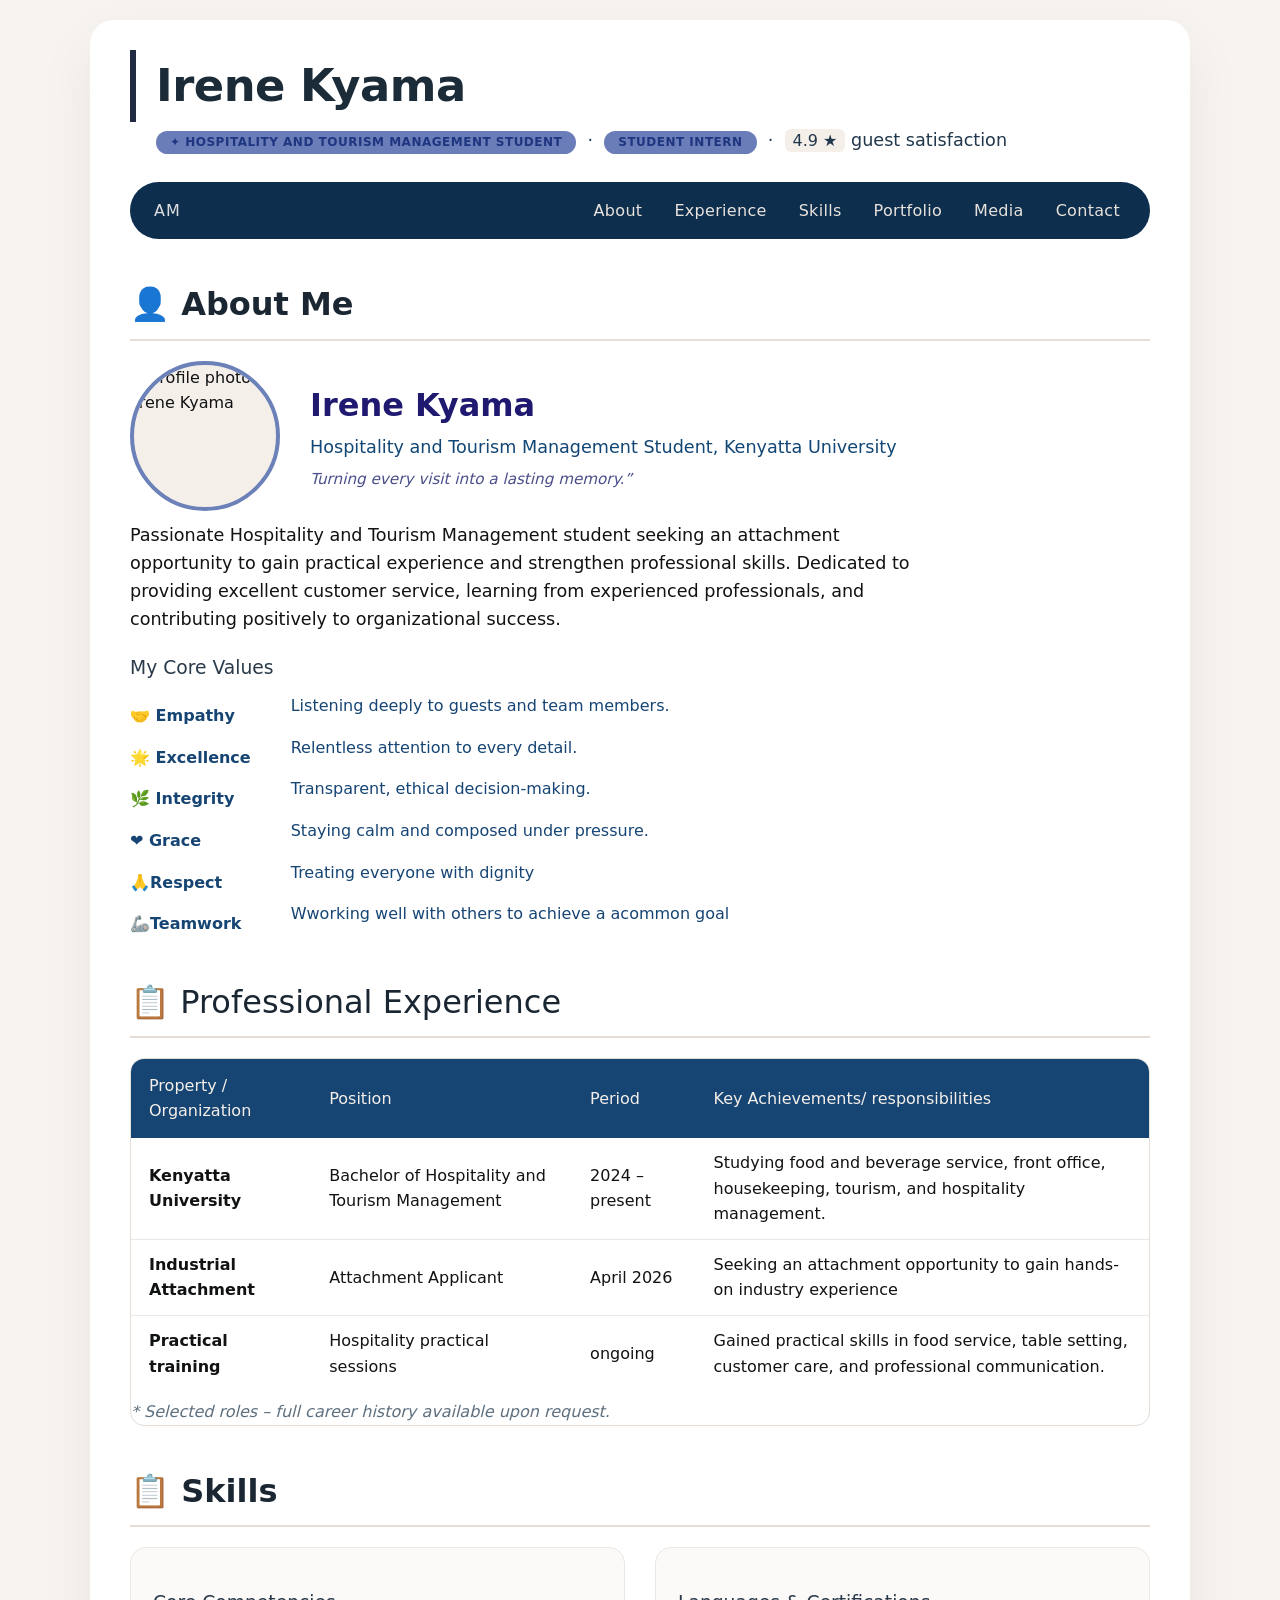
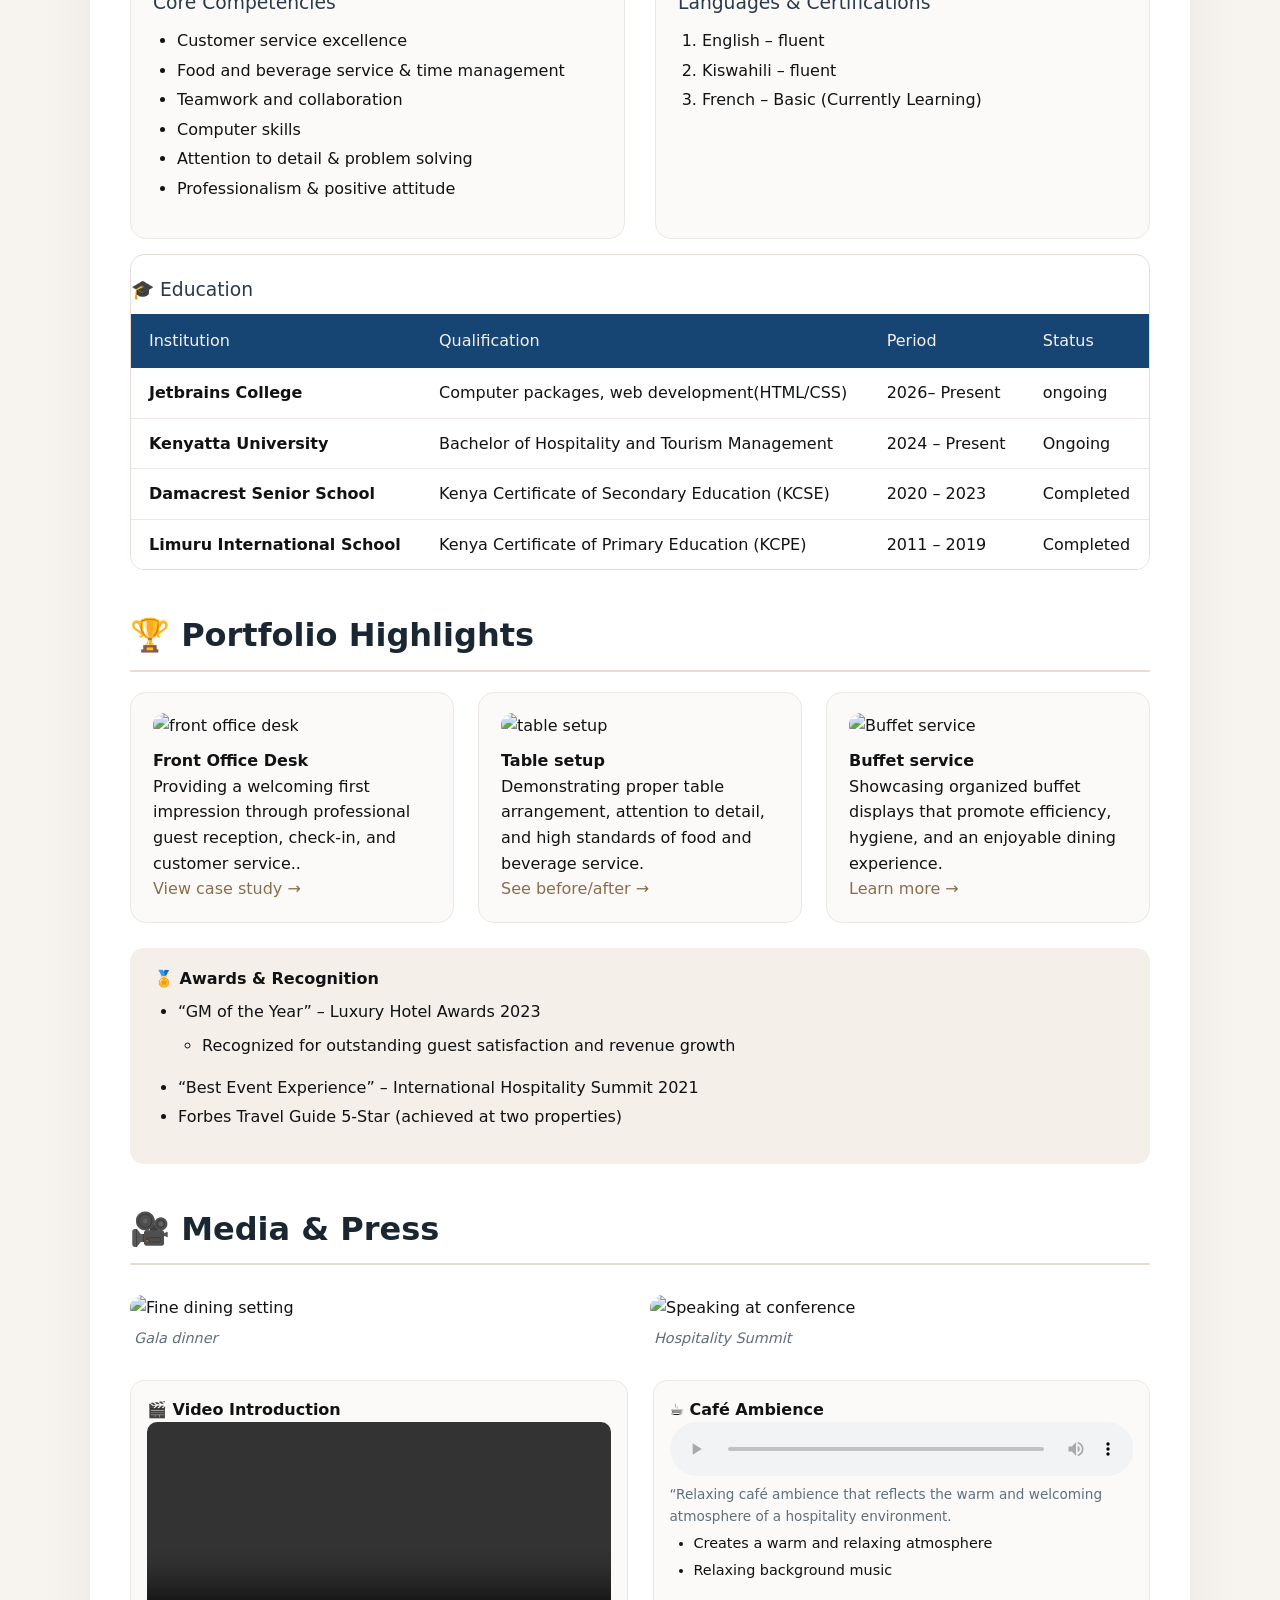
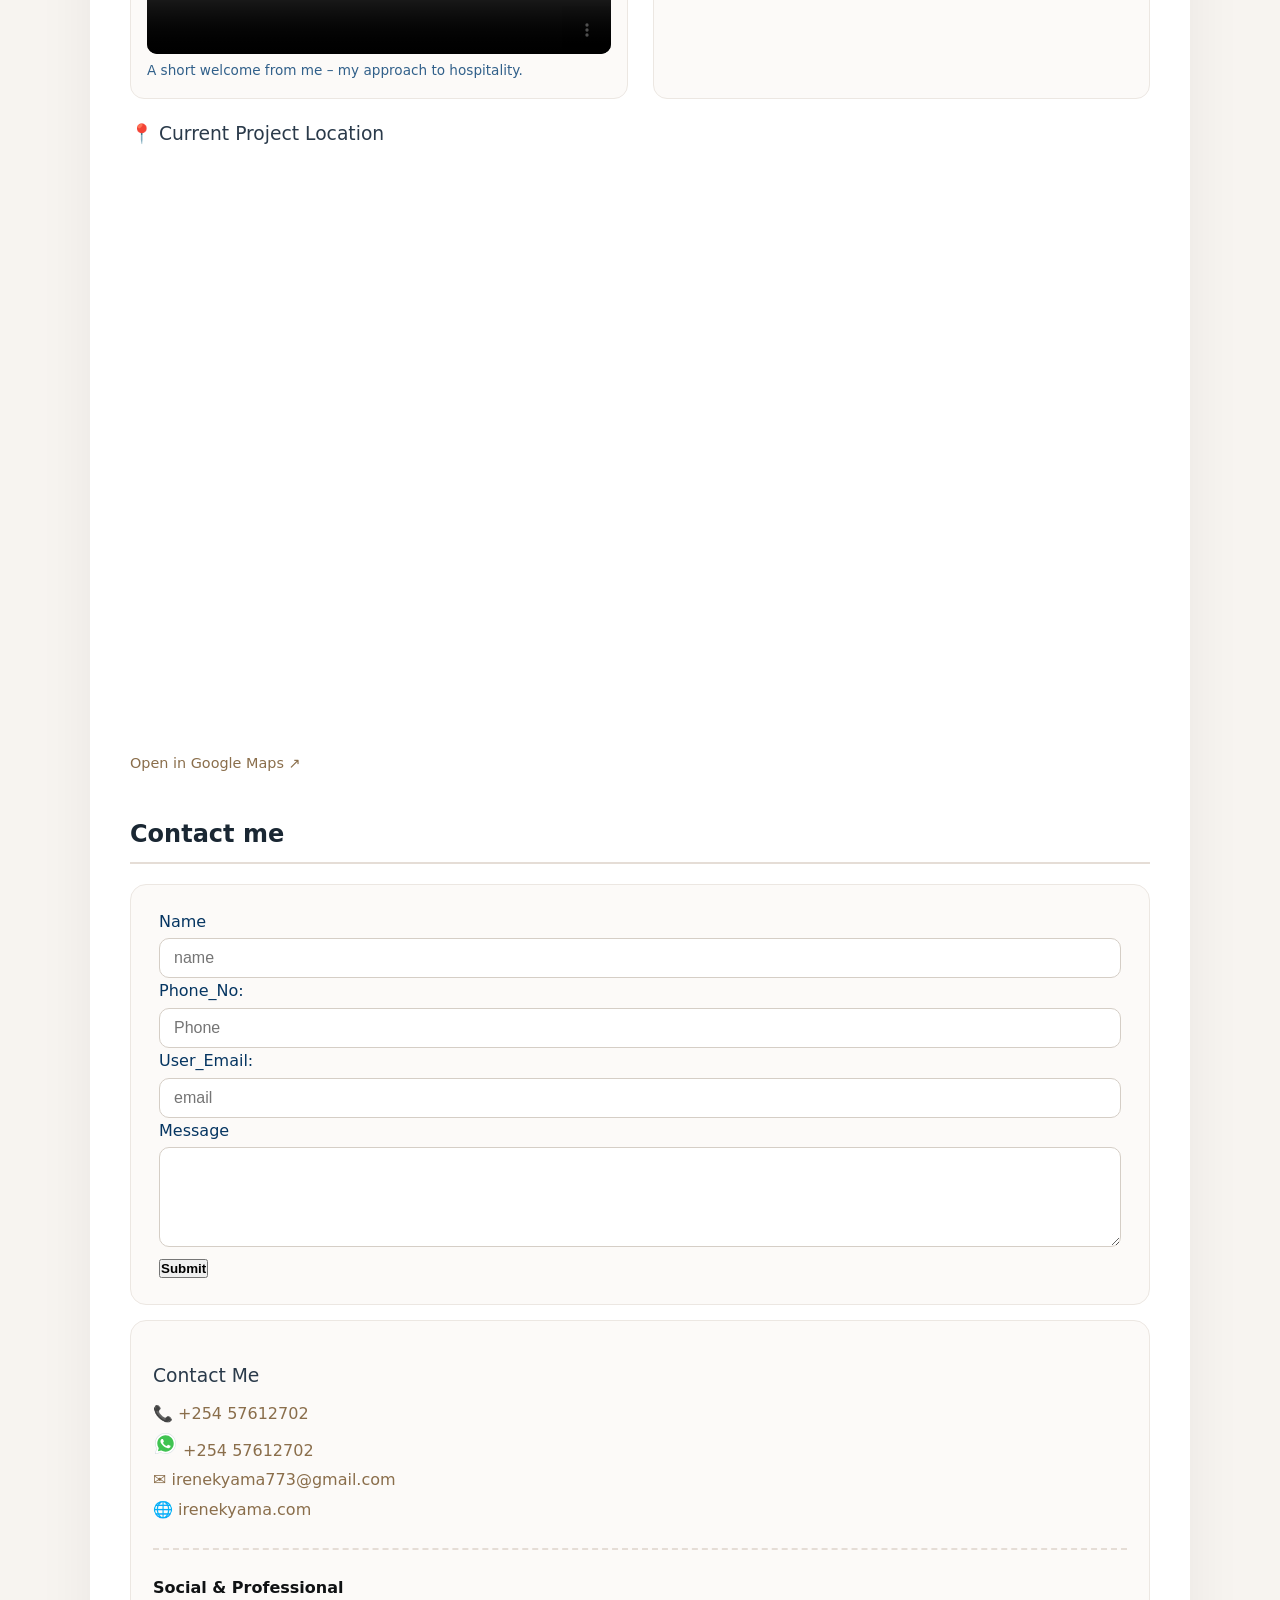
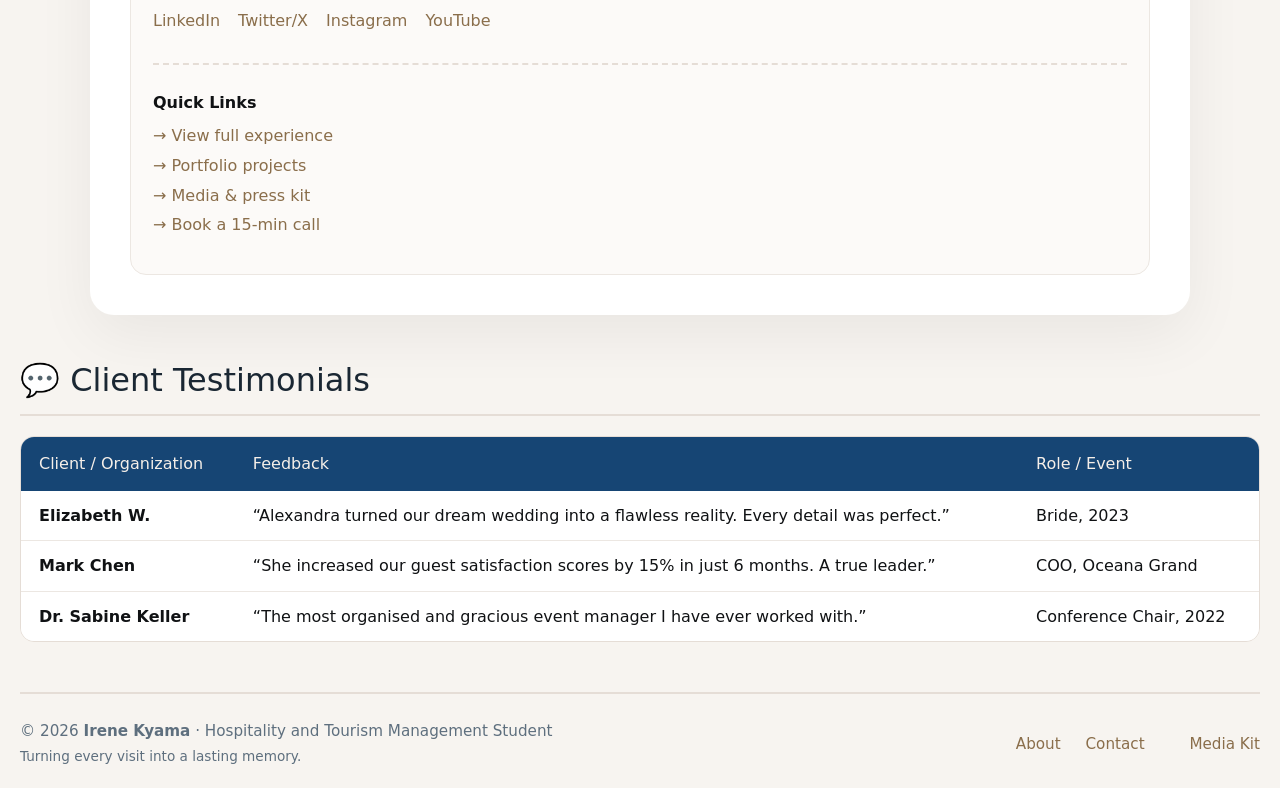
==== index.html @ cd3cc185 "Rename index.html.html to index.html" ====
<!DOCTYPE html>
<html lang="en">
<head>
  <!-- ============================================
  META & DOCUMENT SETUP
  ============================================ -->
  <meta charset="UTF-8" />
  <meta name="viewport" content="width=device-width, initial-scale=1.0" />
  <meta name="description" content="Alexandra Martinez – Luxury Hospitality Professional | Portfolio showcasing 15+ years of hotel management, event planning, and guest experience excellence." />
  <meta name="keywords" content="hospitality manager, luxury hotels, event planning, guest relations, portfolio" />
  <meta name="author" content="Irene Kyama" />
  <title>Irene Kyama | Hospitality Portfolio</title>

  <style>
    /* ----- RESET & BASE (clean, elegant) ----- */
    * {
      margin: 0;
      padding: 0;
      box-sizing: border-box;
    }
    body {
      font-family: 'Segoe UI', Roboto, system-ui, sans-serif;
      background: #f7f4f0;
      color: #101214;
      line-height: 1.6;
      padding: 20px;
    }
    .container {
      max-width: 1100px;
      margin: 0 auto;
      background: #ffffff;
      border-radius: 24px;
      box-shadow: 0 20px 60px rgba(0,0,0,0.06);
      padding: 30px 40px 40px;
    }
    h1 {
      font-size: 2.8rem;
      font-weight: 300;
      letter-spacing: -0.5px;
      border-left: 6px solid #222a41;
      padding-left: 20px;
      margin-bottom: 4px;
      color: #1c2b38;
    }
    .subhead {
      font-size: 1.1rem;
      color: #21374b;
      margin-left: 26px;
      margin-bottom: 28px;
    }
    h2 {
      font-size: 2rem;
      font-weight: 300;
      color: #1a2733;
      margin: 40px 0 20px;
      padding-bottom: 8px;
      border-bottom: 2px solid #e5ddd6;
    }
    h3 {
      font-weight: 500;
      color: #2a3a4a;
      margin: 20px 0 10px;
    }
    a {
      color: #8a6e4b;
      text-decoration: none;
      transition: color 0.2s;
    }
    a:hover {
      color: #b8916b;
      text-decoration: underline;
    }
    /* cards & grids */
    .grid-2 {
      display: grid;
      grid-template-columns: 1fr 1fr;
      gap: 30px;
    }
    .grid-3 {
      display: grid;
      grid-template-columns: repeat(3, 1fr);
      gap: 24px;
    }
    .card {
      background: #fcfaf8;
      border-radius: 16px;
      padding: 20px 22px;
      border: 1px solid #ece7e2;
      transition: transform 0.2s;
    }
    .card:hover {
      transform: translateY(-4px);
    }
    .card-img {
      width: 100%;
      height: 180px;
      object-fit: cover;
      border-radius: 12px;
      margin-bottom: 10px;
    }
    /* table */
    .table-wrap {
      overflow-x: auto;
      margin: 15px 0;
      border-radius: 14px;
      border: 1px solid #e5ddd6;
    }
    table {
      width: 100%;
      border-collapse: collapse;
      background: #fff;
    }
    th {
      background: #164574;
      color: #f5efe9;
      font-weight: 500;
      padding: 14px 18px;
      text-align: left;
    }
    td {
      padding: 12px 18px;
      border-bottom: 1px solid #ece7e2;
    }
    tr:last-child td { border-bottom: none; }
    tr:hover td { background: #f8f4f0; }
    /* lists */
    ul, ol { padding-left: 24px; margin: 8px 0 16px; }
    li { margin-bottom: 4px; }
    .dl-horizontal dt { font-weight: 600; color: #164574; margin-top: 10px; }
    .dl-horizontal dd { margin-left: 20px; color: #164574; }
    /* media */
    .media-grid {
      display: grid;
      grid-template-columns: 1fr 1fr;
      gap: 25px;
      margin: 20px 0;
    }
    .media-box {
      background: #fcfaf8;
      border-radius: 14px;
      padding: 16px;
      border: 1px solid #ece7e2;
    }
    .media-box video, .media-box audio {
      width: 100%;
      border-radius: 10px;
      display: block;
    }
    figure {
      margin: 10px 0;
    }
    figure img {
      width: 100%;
      border-radius: 14px;
      display: block;
    }
    figcaption {
      font-size: 0.9rem;
      color: #5e6f7e;
      padding: 6px 4px 0;
      font-style: italic;
    }
    /* form */
    form {
      background: #fcfaf8;
      border-radius: 16px;
      padding: 24px 28px;
      border: 1px solid #ece7e2;
      margin: 15px 0;
    }
    .form-group { margin-bottom: 18px; }
    label { display: block; font-weight: 500; color: #053561; margin-bottom: 4px; }
    input, select, textarea {
      width: 100%;
      padding: 10px 14px;
      border: 1px solid #d5cec6;
      border-radius: 10px;
      font-size: 1rem;
      background: #fff;
    }
    input:focus, select:focus, textarea:focus {
      outline: none;
      border-color: #6b7db8;
      box-shadow: 0 0 0 3px rgba(184,145,107,0.15);
    }
    textarea { min-height: 100px; resize: vertical; }
    .btn {
      background: #053c72;
      color: #f5efe9;
      padding: 12px 34px;
      border: none;
      border-radius: 30px;
      font-size: 1rem;
      cursor: pointer;
      transition: background 0.25s;
    }
    .btn:hover { background: #0d56f3; }
    /* navigation */
    nav {
      background: #0e2e4e;
      border-radius: 40px;
      padding: 8px 24px;
      margin: 20px 0 30px;
      display: flex;
      flex-wrap: wrap;
      align-items: center;
      justify-content: space-between;
    }
    nav a {
      color: #e8e2dc;
      padding: 8px 6px;
      letter-spacing: 0.3px;
    }
    nav a:hover { color: #0d56f3; text-decoration: none; }
    .nav-links { display: flex; flex-wrap: wrap; gap: 20px; }
    /* footer */
    footer {
      margin-top: 50px;
      padding-top: 25px;
      border-top: 2px solid #e5ddd6;
      display: flex;
      flex-wrap: wrap;
      justify-content: space-between;
      align-items: center;
      color: #5e6f7e;
      font-size: 0.95rem;
    }
    .footer-links a { margin-left: 20px; }
    /* responsive */
    @media (max-width: 820px) {
      .container { padding: 20px; }
      .grid-2, .grid-3, .media-grid { grid-template-columns: 1fr; }
      h1 { font-size: 2.2rem; }
      nav { flex-direction: column; padding: 14px; }
      .nav-links { justify-content: center; gap: 12px; }
      footer { flex-direction: column; text-align: center; gap: 12px; }
      .footer-links a { margin: 0 10px; }
    }
    @media (max-width: 480px) {
      body { padding: 10px; }
      .container { padding: 14px; }
      h1 { font-size: 1.8rem; border-left-width: 4px; padding-left: 12px; }
      .subhead { margin-left: 16px; }
    }
    .badge {
      display: inline-block;
      background: #6b7db8;
      color: #1e3580;
      padding: 2px 14px;
      border-radius: 30px;
      font-size: 0.75rem;
      font-weight: 600;
      text-transform: uppercase;
      letter-spacing: 0.5px;
    }
    .highlight { background: #f5efe9; padding: 2px 8px; font-size : medium ; border-radius: 6px; }
    .iframe-wrap {
      position: relative;
      padding-bottom: 56.25%;
      height: 0;
      overflow: hidden;
      border-radius: 14px;
      margin: 15px 0;
    }
    .iframe-wrap iframe {
      position: absolute;
      top: 0; left: 0;
      width: 100%; height: 100%;
      border: 0;
      border-radius: 14px;
    }
    hr { border: none; border-top: 2px dashed #e5ddd6; margin: 25px 0; }

    /* ----- profile name display (replaces upload) ----- */
     .profile-display {
      display: flex;
      flex-wrap: wrap;
      align-items: center;
      gap: 30px;
      margin: 15px 0 10px;
    }
    .profile-display img {
      width: 150px;
      height: 150px;
      object-fit: cover;
      border-radius: 50%;
      border: 4px solid #6b81b8;
      background: #f5efe9;
    }
    .profile-name-box {
      display: flex;
      flex-direction: column;
    }
    .profile-name-box .name {
      font-size: 2rem;
      font-weight: 300;
      color: #1f1970;
    }
    .profile-name-box .title {
      font-size: 1.1rem;
      color: #114675;
      margin-top: 2px;
    }
    .profile-name-box .tagline {
      font-size: 0.95rem;
      color: #4b4f8a;
      margin-top: 6px;
      font-style: italic;
    }
  </style>
</head>

<body>
<div class="container">

  <!-- ==========================================
  HEADER – PERSONAL BRAND
  ========================================== -->
  <header>
    <h1><b>Irene Kyama</b></h1>
    <div class="subhead">
      <span class="badge">✦ Hospitality and Tourism Management Student</span>
      &nbsp;·&nbsp; <span class = "badge">Student Intern </span> &nbsp;·&nbsp; <span class="highlight">4.9 ★</span> guest satisfaction
    </div>
  </header>

  <!-- ==========================================
  NAVIGATION (internal & external links)
  ========================================== -->
  <nav>
    <span style="color:#dddedf; font-weight:500; letter-spacing:1px;">AM</span>
    <div class="nav-links">
      <a href="#about">About</a>
      <a href="#experience">Experience</a>
      <a href="#Skills">Skills</a>
      <a href="#portfolio">Portfolio</a>
      <a href="#media">Media</a>
      <a href="#contact">Contact</a>
      <!-- external link -->
<!--      <a href="https://www.linkedin.com" target="_blank" rel="noopener">LinkedIn</a>
    </div> -->
  </nav>

  <!-- ==========================================
  SECTION: ABOUT (profile image + name, no upload)
  ========================================== -->
  <section id="about">
    <h2>👤<b> About Me</b></h2>

    <!-- PROFILE DISPLAY (image + name, no upload) -->
    <div class="profile-display">
      <img src="../Assets/images/passport 2.png" alt="Profile photo of Irene Kyama" />
      <div class="profile-name-box">
        <span class="name"><b>Irene Kyama</b></span>
        <span class="title">Hospitality and Tourism Management Student,
        Kenyatta University</span>
        <span class="tagline"> Turning every visit into a lasting memory.”</span>
      </div>
    </div>

    <p style="font-size:1.1rem; max-width:70ch; margin-top:10px;">
      Passionate Hospitality and Tourism Management student seeking an attachment opportunity to gain practical experience and strengthen professional skills. Dedicated to providing excellent customer service, learning from experienced professionals, and contributing positively to organizational success.
    </p>

    <h3>My Core Values</h3>
    <dl class="dl-horizontal" style="display:grid; grid-template-columns:auto 1fr; gap:6px 20px; margin:10px 0 20px;">
      <dt>🤝 Empathy</dt>
      <dd>Listening deeply to guests and team members.</dd>
      <dt>🌟 Excellence</dt>
      <dd>Relentless attention to every detail.</dd>
      <dt>🌿 Integrity</dt>
      <dd>Transparent, ethical decision‑making.</dd>
      <dt>❤️ Grace</dt>
      <dd>Staying calm and composed under pressure.</dd>
      <dt>🙏Respect</dt>
      <dd>Treating everyone with dignity</dd>
      <dt>🦾Teamwork</dt>
      <dd>Wworking well with others to achieve a acommon goal</dd>
    </dl>
  </section>

  <!-- ==========================================
  SECTION: EXPERIENCE (TABLE) + SKILLS (LISTS)
  ========================================== -->
  <section id="experience">
    <h2>📋 Professional Experience</h2>

    <div class="table-wrap">
      <table>
        <caption style="caption-side:bottom; padding:8px 0 0; font-style:italic; color:#5e6f7e; text-align:left;">
          * Selected roles – full career history available upon request.
        </caption>
        <thead>
          <tr> 
            <th>Property / Organization</th>
            <th>Position</th>
            <th>Period</th>
            <th>Key Achievements/ responsibilities</th>
          </tr>
        </thead>
        <tbody>
          <tr>
            <td><strong>Kenyatta University</strong></td>
            <td>Bachelor of Hospitality and Tourism Management</td>
            <td>2024 – present</td>
            <td>Studying food and beverage service, front office, housekeeping, tourism, and hospitality management.</td>
          </tr>
          <tr>
            <td><strong>Industrial Attachment</strong></td>
            <td>Attachment Applicant</td>
            <td>April 2026</td>
            <td>Seeking an attachment opportunity to gain hands-on industry experience</td>
          </tr>
          <tr>
            <td><strong>Practical training</strong></td>
            <td>Hospitality practical sessions</td>
            <td>ongoing</td>
            <td>Gained practical skills in food service, table setting, customer care, and professional communication.</td>
          </tr>
        </tbody>
      </table>
    </div>
  </section>

    <!-- unordered + ordered lists for skills -->
  <section id="Skills"></section> 
    <h2><b>📋 Skills</b></h2>

    <div class="grid-2" style="margin-top:15px;">
      <div class="card">
        <h3>Core Competencies</h3>
        <ul>
          <li>Customer service excellence</li>
          <li>Food and beverage service  &amp; time management</li>
          <li>Teamwork and collaboration</li>
          <li>Computer skills </li>
          <li>Attention to detail &amp; problem solving</li>
          <li> Professionalism & positive attitude</li>
        </ul>
      </div>
      <div class="card">
        <h3>Languages &amp; Certifications</h3>
        <ol>
          <li>English  –  fluent</li>
          <li>Kiswahili  –  fluent</li>
          <li>French – Basic (Currently Learning)</li>
        </ol>
      </div>
    </div>
  </section>
   <div class="table-wrap">
     <h3>🎓 Education</h3>
        <table>
            <thead>
                <tr>
                    <th>Institution</th>
                    <th>Qualification</th>
                    <th>Period</th>
                    <th>Status</th>
                </tr>
            </thead>

            <tbody>
              <tr>
                <td><strong>Jetbrains College</strong></td>
                <td>Computer packages, web development(HTML/CSS)</td>
                <td>2026– Present </td>
                <td>ongoing</td>
              </tr> 

                <tr>
                    <td><strong>Kenyatta University</strong></td>
                    <td>Bachelor of Hospitality and Tourism Management</td>
                    <td>2024 – Present</td>
                    <td>Ongoing</td>
                </tr>

                <tr>
                    <td><strong>Damacrest Senior School</strong></td>
                    <td>Kenya Certificate of Secondary Education (KCSE)</td>
                    <td>2020 – 2023</td>
                    <td>Completed</td>
                </tr>
                <tr>
                    <td><strong>Limuru International School</strong></td>
                    <td>Kenya Certificate of Primary Education (KCPE)</td>
                    <td>2011 – 2019</td>
                    <td>Completed</td>
                </tr>
            </tbody>
        </table>
     </div>
  <!-- ==========================================
  SECTION: PORTFOLIO (project highlights with images)
  ========================================== -->
  <section id="portfolio">
    <h2><b>🏆 Portfolio Highlights</b></h2>
    <div class="grid-3">
      <div class="card">
        <img class="card-img" src="..\Assets\images\front office.jpg" alt="front office desk" loading="lazy" />
        <h4>Front Office Desk</h4>
        <p>Providing a welcoming first impression through professional guest reception, check-in, and customer service..</p>
        <a href="#">View case study →</a>
      </div>
      <div class="card">
        <img class="card-img" src="..\Assets\images\table setup.jpg" alt="table setup" loading="lazy" />
        <h4>Table setup</h4>
        <p>Demonstrating proper table arrangement, attention to detail, and high standards of food and beverage service.</p>
        <a href="#">See before/after →</a>
      </div>
      <div class="card">
        <img class="card-img" src="..\Assets\images\buffet.jpg" alt="Buffet service" loading="lazy" />
        <h4>Buffet service</h4>
        <p>Showcasing organized buffet displays that promote efficiency, hygiene, and an enjoyable dining experience.</p>
        <a href="#">Learn more →</a>
      </div>
    </div>

    <!-- nested list: awards & recognition -->
    <div style="background:#f5efe9; border-radius:14px; padding:18px 24px; margin:25px 0 10px;">
      <h4 style="margin:0 0 8px;">🏅 Awards &amp; Recognition</h4>
      <ul>
        <li>“GM of the Year” – Luxury Hotel Awards 2023
          <ul>
            <li>Recognized for outstanding guest satisfaction and revenue growth</li>
          </ul>
        </li>
        <li>“Best Event Experience” – International Hospitality Summit 2021</li>
        <li>Forbes Travel Guide 5‑Star (achieved at two properties)</li>
      </ul>
    </div>
  </section>

  <!-- ==========================================
  SECTION: MEDIA (video, audio, iframe, figures)
  ========================================== -->
  <section id="media">
    <h2><b>🎥 Media &amp; Press</b></h2>

    <!-- IMAGES with figure & figcaption -->
    <div style="display:grid; grid-template-columns: repeat(auto-fit, minmax(180px,1fr)); gap:20px; margin:10px 0;">
      <figure>
        <img src="https://images.unsplash.com/photo-1517248135467-4c7edcad34c4?w=400&h=300&fit=crop&auto=format" alt="Fine dining setting" loading="lazy" />
        <figcaption>Gala dinner </figcaption>
      </figure>
      <figure>
        <img src="../Assets/images/hospitality summit.jpg" alt="Speaking at conference" loading="lazy" />
        <figcaption> Hospitality Summit </figcaption>
      </figure>
    </div>

    <!-- VIDEO & AUDIO -->
    <div class="media-grid">
      <div class="media-box">
        <h4>🎬 Video Introduction</h4>
        <video controls = controls width="100%">
         <source src="../Assets/videos/hotel.mp4" type="video/mp4" />
        </video>
        <p style="font-size:0.85rem; color:#31608a; margin-top:6px;">
          A short welcome from me – my approach to hospitality.
        </p>
      </div>
      <div class="media-box">
        <h4> ☕ Café Ambience</h4>
        <audio controls>
          <source src="../Assets/audios/cafe.mp3" type="audio/mp3" />
        </audio>
        <p style="font-size:0.85rem; color:#5e6f7e; margin-top:8px;">
          “Relaxing café ambience that reflects the warm and welcoming atmosphere of a hospitality environment.
        </p>
        <ul style="font-size:0.9rem; margin-top:4px;">
          <li>Creates a warm and relaxing atmosphere</li>
          <li>Relaxing background music</li>
        </ul>
      </div>
    </div>

    <!-- IFRAME: map of recent project location -->
    <h3>📍 Current Project Location</h3>
    <div class="iframe-wrap">
      <iframe
        src="https://www.google.com/maps/embed?pb=!1m18!1m12!1m3!1d3287.8578296469104!2d36.64162298172005!3d-1.1172999049816716!2m3!1f0!2f0!3f0!3m2!1i1024!2i768!4f13.1!3m3!1m2!1s0x182f27b03a23e145%3A0xa17bcdbbf19623fb!2sLimuru%20Post%20Office!5e1!3m2!1sen!2ske!4v1784106466231!5m2!1sen!2ske"
        allowfullscreen=""
        loading="lazy"
        referrerpolicy="no-referrer-when-downgrade"
        title="The Wesh">
      </iframe>
    </div>
    <p style="font-size:0.9rem;">
      <a href="https://www.google.com/maps" target="_blank" rel="noopener">
        Open in Google Maps ↗
      </a>
    </p>
  </section>

  <!-- ==========================================
  SECTION: CONTACT (form + additional links)
  ========================================== -->
  <section id="contact">
     <div id="Contact" class="tab-panel">
        <h2 style="font-weight: 600; font-size: 1.5rem;">Contact me</h2>
        <form id="Contact-form" class="contact">
            <label for="User_Name"><Your_Name>Name</Your_Name></label>
            <input type="text" id="User_name" placeholder="name" required>
            <label for="phone">Phone_No:</label>
            <input type="tel" id="tel" name="tel" placeholder="Phone" required>
            <label for="User_email">User_Email:</label>
            <input type="email" id="email" name="email" placeholder="email" required>
            <label for="ContactMessage">Message</label>
            <textarea id="message" name="message" required></textarea>
            <button type="submit" class="btn-submit"><i fas fa-paper-plane></i><b>Submit</b></button>
        </form>
    </div>
    
      <div>
        <div class="card" style="height:100%;">
          <h3>Contact Me</h3>
          <ul style="list-style:none; padding-left:0;">
            <li>📞 <a href="tel:+254 757612702">+254 57612702</a></li>
            <li><svg xmlns="http://www.w3.org/2000/svg" x="0px" y="0px" width="25" height="25" viewBox="0 0 48 48">
<path fill="#fff" d="M4.868,43.303l2.694-9.835C5.9,30.59,5.026,27.324,5.027,23.979C5.032,13.514,13.548,5,24.014,5c5.079,0.002,9.845,1.979,13.43,5.566c3.584,3.588,5.558,8.356,5.556,13.428c-0.004,10.465-8.522,18.98-18.986,18.98c-0.001,0,0,0,0,0h-0.008c-3.177-0.001-6.3-0.798-9.073-2.311L4.868,43.303z"></path><path fill="#fff" d="M4.868,43.803c-0.132,0-0.26-0.052-0.355-0.148c-0.125-0.127-0.174-0.312-0.127-0.483l2.639-9.636c-1.636-2.906-2.499-6.206-2.497-9.556C4.532,13.238,13.273,4.5,24.014,4.5c5.21,0.002,10.105,2.031,13.784,5.713c3.679,3.683,5.704,8.577,5.702,13.781c-0.004,10.741-8.746,19.48-19.486,19.48c-3.189-0.001-6.344-0.788-9.144-2.277l-9.875,2.589C4.953,43.798,4.911,43.803,4.868,43.803z"></path><path fill="#cfd8dc" d="M24.014,5c5.079,0.002,9.845,1.979,13.43,5.566c3.584,3.588,5.558,8.356,5.556,13.428c-0.004,10.465-8.522,18.98-18.986,18.98h-0.008c-3.177-0.001-6.3-0.798-9.073-2.311L4.868,43.303l2.694-9.835C5.9,30.59,5.026,27.324,5.027,23.979C5.032,13.514,13.548,5,24.014,5 M24.014,42.974C24.014,42.974,24.014,42.974,24.014,42.974C24.014,42.974,24.014,42.974,24.014,42.974 M24.014,42.974C24.014,42.974,24.014,42.974,24.014,42.974C24.014,42.974,24.014,42.974,24.014,42.974 M24.014,4C24.014,4,24.014,4,24.014,4C12.998,4,4.032,12.962,4.027,23.979c-0.001,3.367,0.849,6.685,2.461,9.622l-2.585,9.439c-0.094,0.345,0.002,0.713,0.254,0.967c0.19,0.192,0.447,0.297,0.711,0.297c0.085,0,0.17-0.011,0.254-0.033l9.687-2.54c2.828,1.468,5.998,2.243,9.197,2.244c11.024,0,19.99-8.963,19.995-19.98c0.002-5.339-2.075-10.359-5.848-14.135C34.378,6.083,29.357,4.002,24.014,4L24.014,4z"></path><path fill="#40c351" d="M35.176,12.832c-2.98-2.982-6.941-4.625-11.157-4.626c-8.704,0-15.783,7.076-15.787,15.774c-0.001,2.981,0.833,5.883,2.413,8.396l0.376,0.597l-1.595,5.821l5.973-1.566l0.577,0.342c2.422,1.438,5.2,2.198,8.032,2.199h0.006c8.698,0,15.777-7.077,15.78-15.776C39.795,19.778,38.156,15.814,35.176,12.832z"></path><path fill="#fff" fill-rule="evenodd" d="M19.268,16.045c-0.355-0.79-0.729-0.806-1.068-0.82c-0.277-0.012-0.593-0.011-0.909-0.011c-0.316,0-0.83,0.119-1.265,0.594c-0.435,0.475-1.661,1.622-1.661,3.956c0,2.334,1.7,4.59,1.937,4.906c0.237,0.316,3.282,5.259,8.104,7.161c4.007,1.58,4.823,1.266,5.693,1.187c0.87-0.079,2.807-1.147,3.202-2.255c0.395-1.108,0.395-2.057,0.277-2.255c-0.119-0.198-0.435-0.316-0.909-0.554s-2.807-1.385-3.242-1.543c-0.435-0.158-0.751-0.237-1.068,0.238c-0.316,0.474-1.225,1.543-1.502,1.859c-0.277,0.317-0.554,0.357-1.028,0.119c-0.474-0.238-2.002-0.738-3.815-2.354c-1.41-1.257-2.362-2.81-2.639-3.285c-0.277-0.474-0.03-0.731,0.208-0.968c0.213-0.213,0.474-0.554,0.712-0.831c0.237-0.277,0.316-0.475,0.474-0.791c0.158-0.317,0.079-0.594-0.04-0.831C20.612,19.329,19.69,16.983,19.268,16.045z" clip-rule="evenodd"></path>
</svg> <a href="https://wa.me/+254 757612702">+254 57612702</li>
            <li>✉️ <a href="irenekyama773@gmail.com">irenekyama773@gmail.com</a></li>
            <li>🌐 <a href="#">irenekyama.com</a></li>
          </ul>
          <hr />
          <h4>Social &amp; Professional</h4>
          <ul style="list-style:none; padding-left:0; display:flex; gap:18px; flex-wrap:wrap;">
            <li><a href="#" target="_blank">LinkedIn</a></li>
            <li><a href="#" target="_blank">Twitter/X</a></li>
            <li><a href="https://www.instagram.com/_cyrxn.3" target="_blank">Instagram</a></li>
            <li><a href="#" target="_blank">YouTube</a></li>
          </ul>
          <hr />
          <h4>Quick Links</h4>
          <ul style="list-style:none; padding-left:0;">
            <li><a href="#experience">→ View full experience</a></li>
            <li><a href="#portfolio">→ Portfolio projects</a></li>
            <li><a href="#media">→ Media &amp; press kit</a></li>
            <li><a href="tel:+254 757612702" target="+254 57612702">→ Book a 15‑min call</a></li>
          </ul>
        </div>
      </div>
    </div>
  </section>

  <!-- ==========================================
  EXTRA TABLE: Testimonials (additional table)
  ========================================== -->
  <section style="margin-top:30px;">
    <h2>💬 Client Testimonials</h2>
    <div class="table-wrap">
      <table>
        <thead>
          <tr>
            <th>Client / Organization</th>
            <th>Feedback</th>
            <th>Role / Event</th>
          </tr>
        </thead>
        <tbody>
          <tr>
            <td><strong>Elizabeth W.</strong></td>
            <td>“Alexandra turned our dream wedding into a flawless reality. Every detail was perfect.”</td>
            <td>Bride, 2023</td>
          </tr>
          <tr>
            <td><strong>Mark Chen</strong></td>
            <td>“She increased our guest satisfaction scores by 15% in just 6 months. A true leader.”</td>
            <td>COO, Oceana Grand</td>
          </tr>
          <tr>
            <td><strong>Dr. Sabine Keller</strong></td>
            <td>“The most organised and gracious event manager I have ever worked with.”</td>
            <td>Conference Chair, 2022</td>
          </tr>
        </tbody>
      </table>
    </div>
  </section>

  <!-- ==========================================
  FOOTER
  ========================================== -->
  <footer>
    <div>
      &copy; 2026 <strong>Irene Kyama</strong> · Hospitality and Tourism Management Student<br />
      <span style="font-size:0.85rem;">Turning every visit into a lasting memory.</span>
      
    </div>
    <div class="footer-links">
      <a href="#about">About</a>
      <a href="#contact">Contact</a>
      <a href="#"></a>
      <a href="#media & press">Media Kit</a>
    </div>
  </footer>

</div>
<!-- end container -->
  <!-- EmailJS SDK -->
    <script src="https://cdn.jsdelivr.net/npm/@emailjs/browser@4/dist/email.min.js"></script>
</body>
</html>
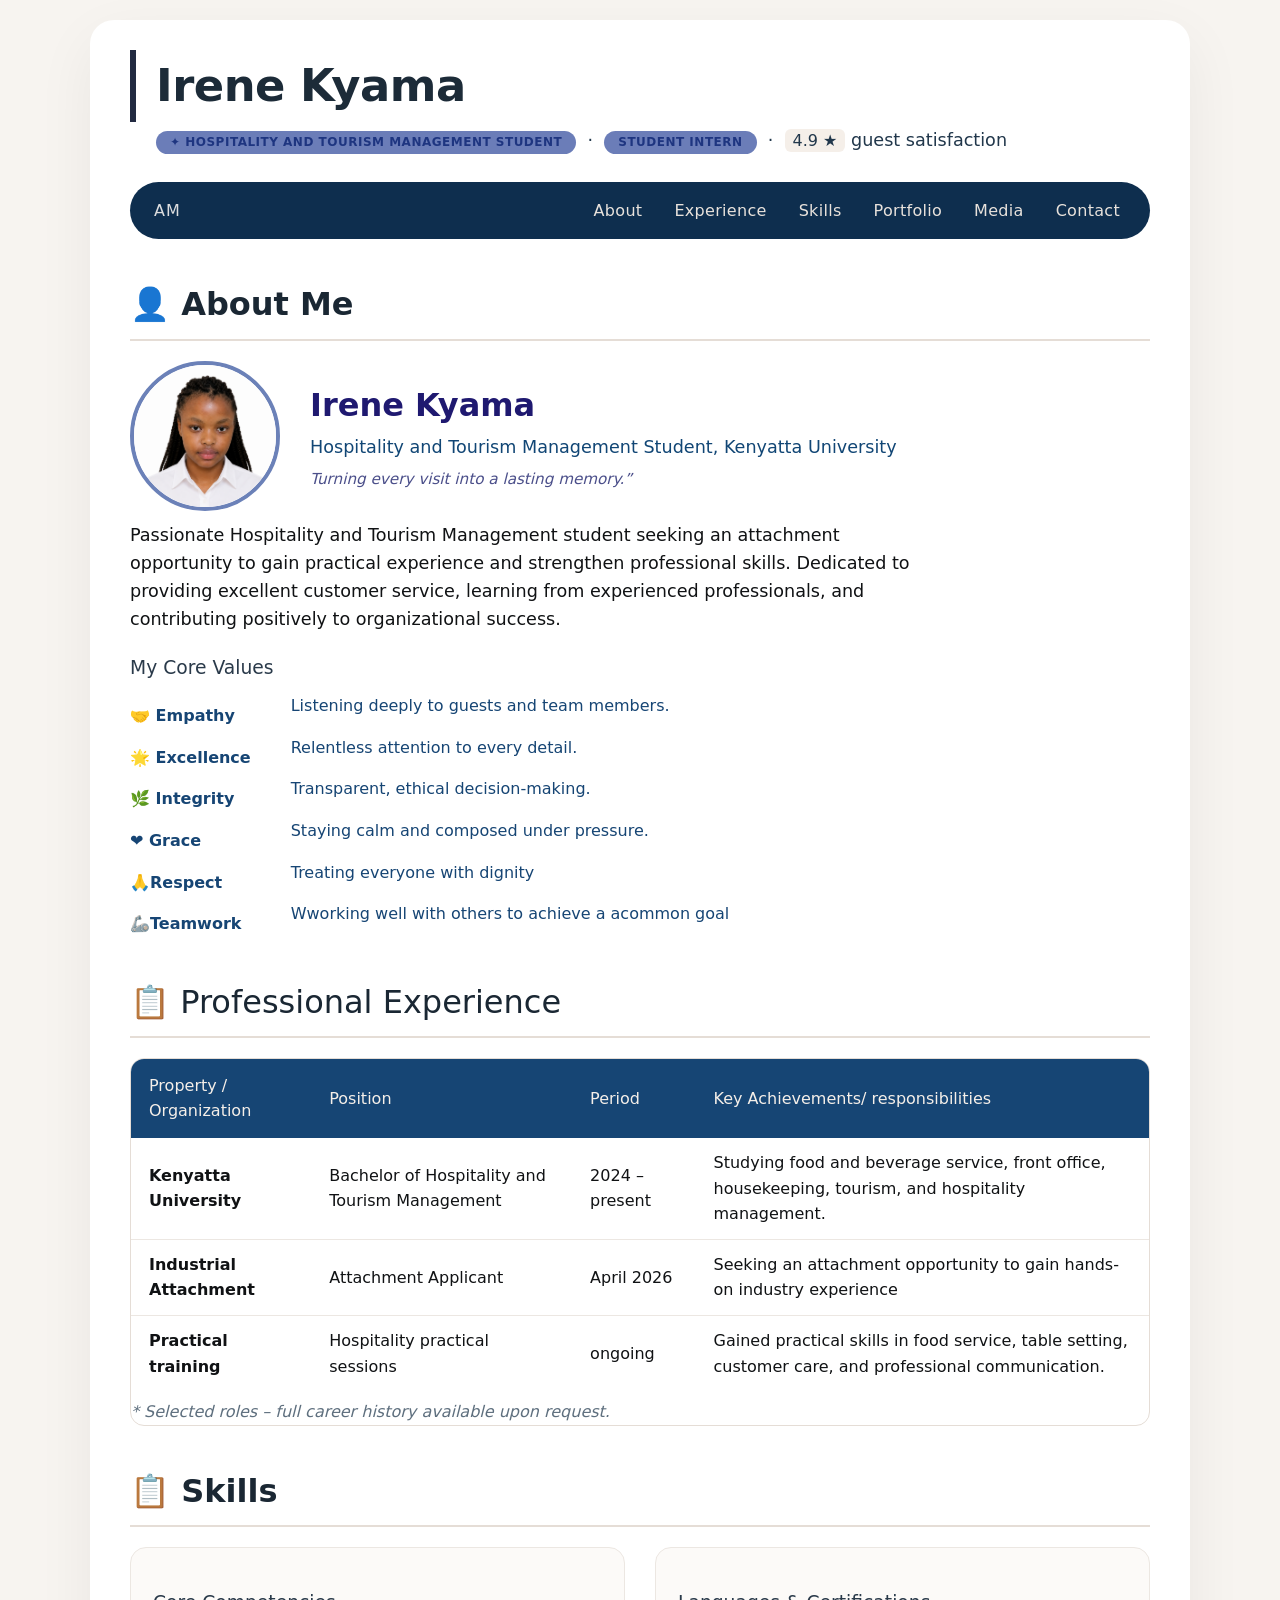
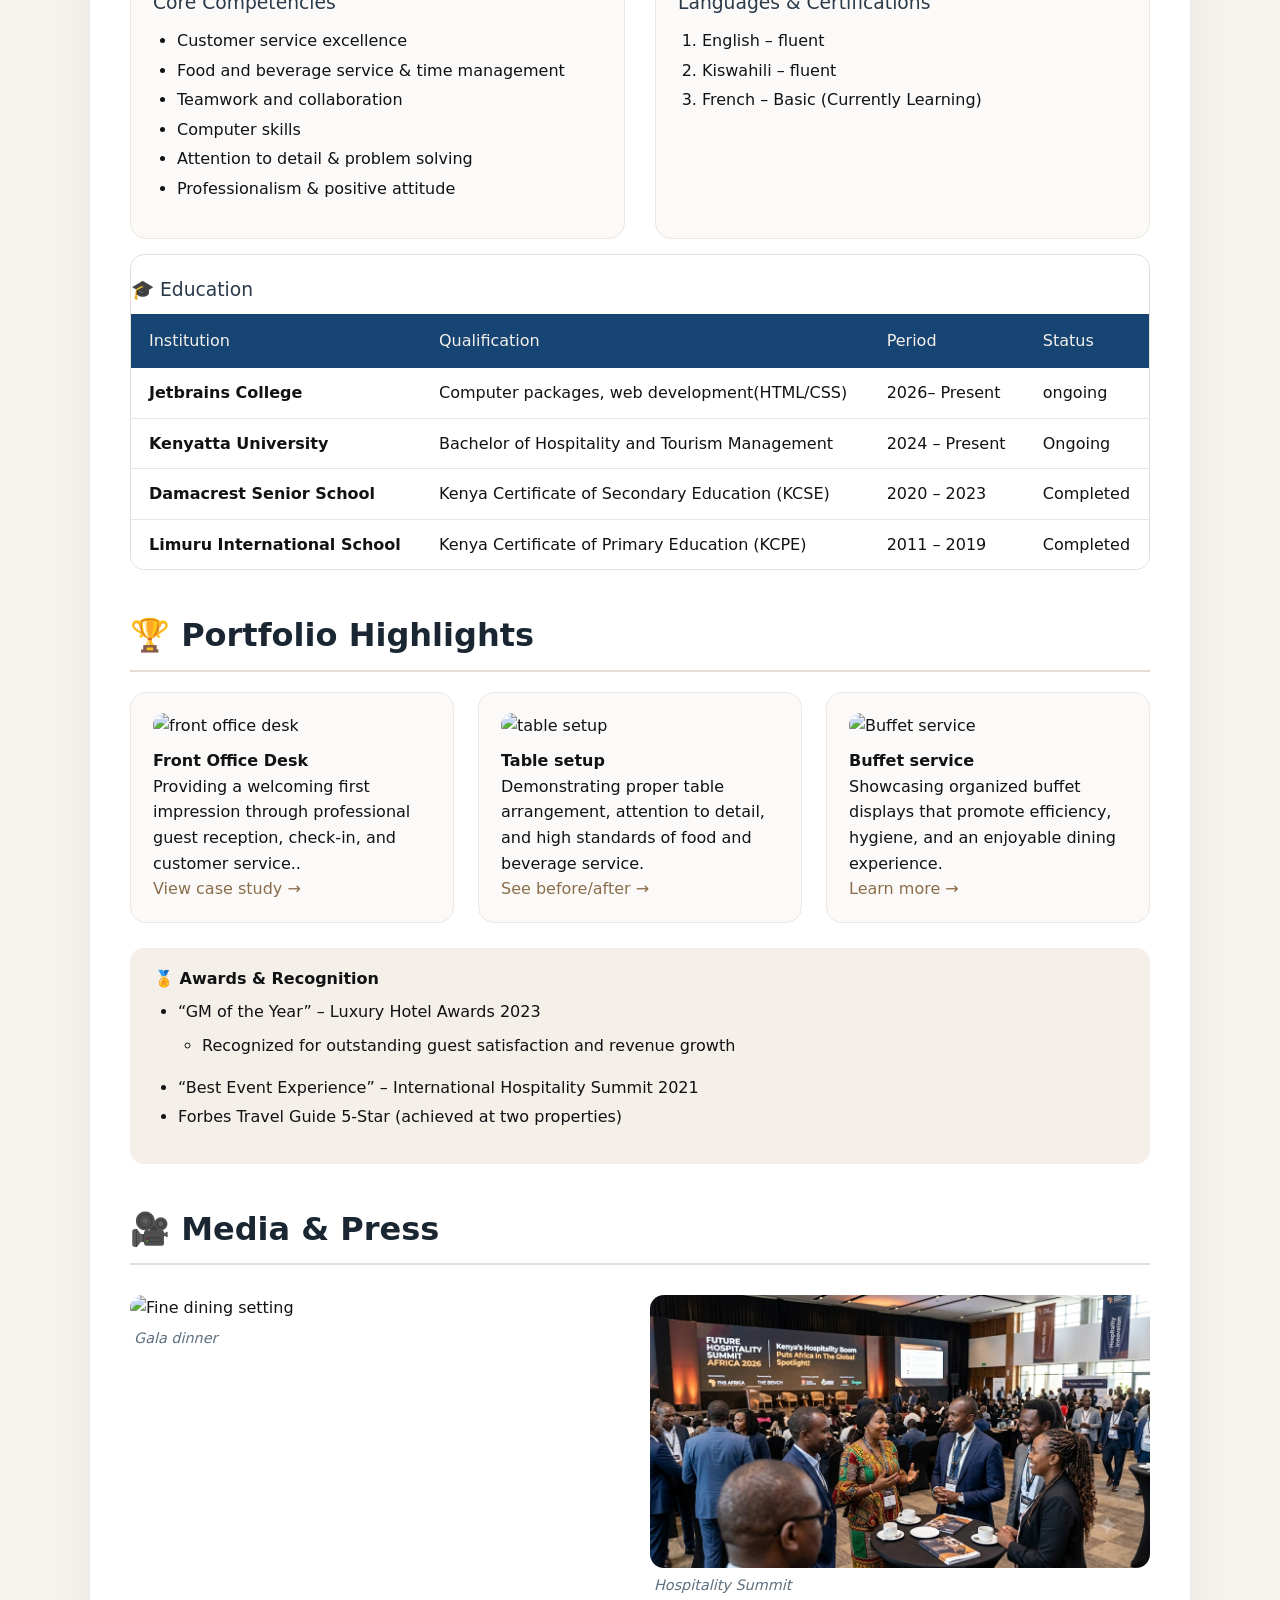
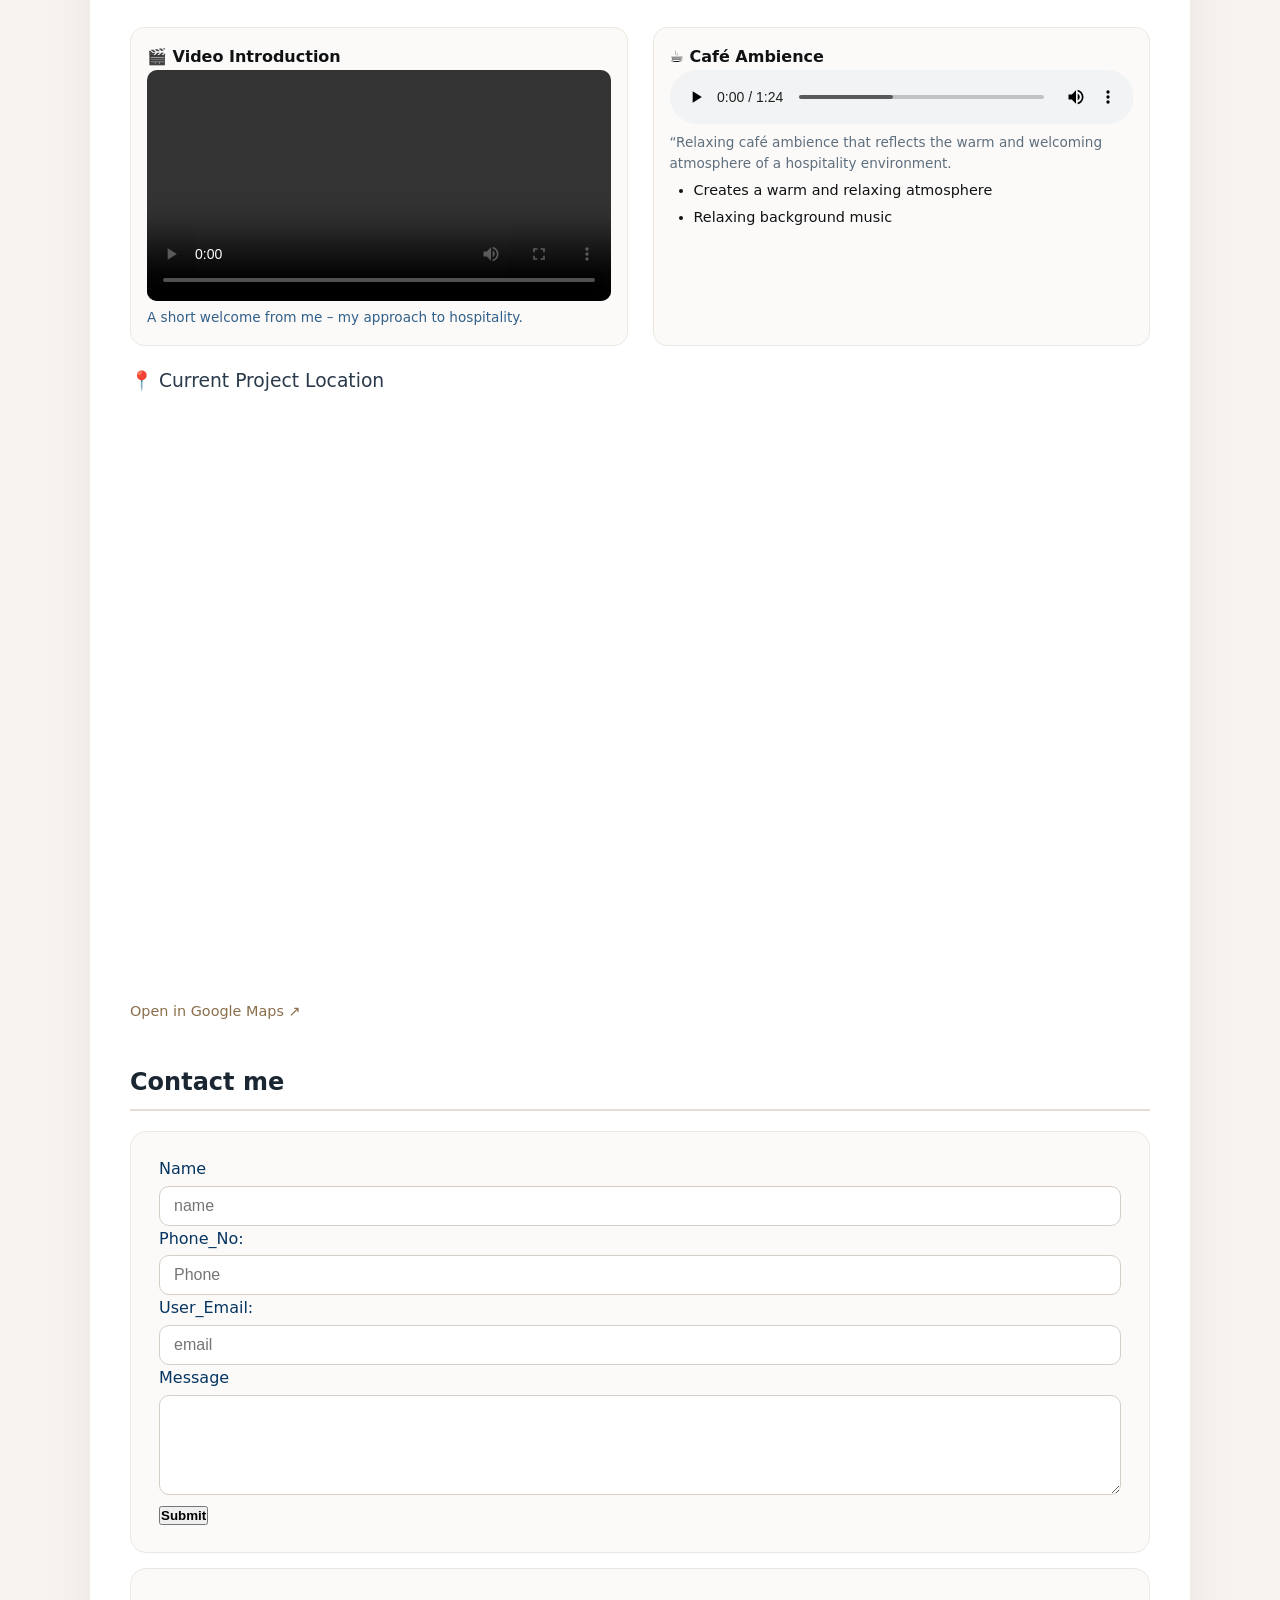
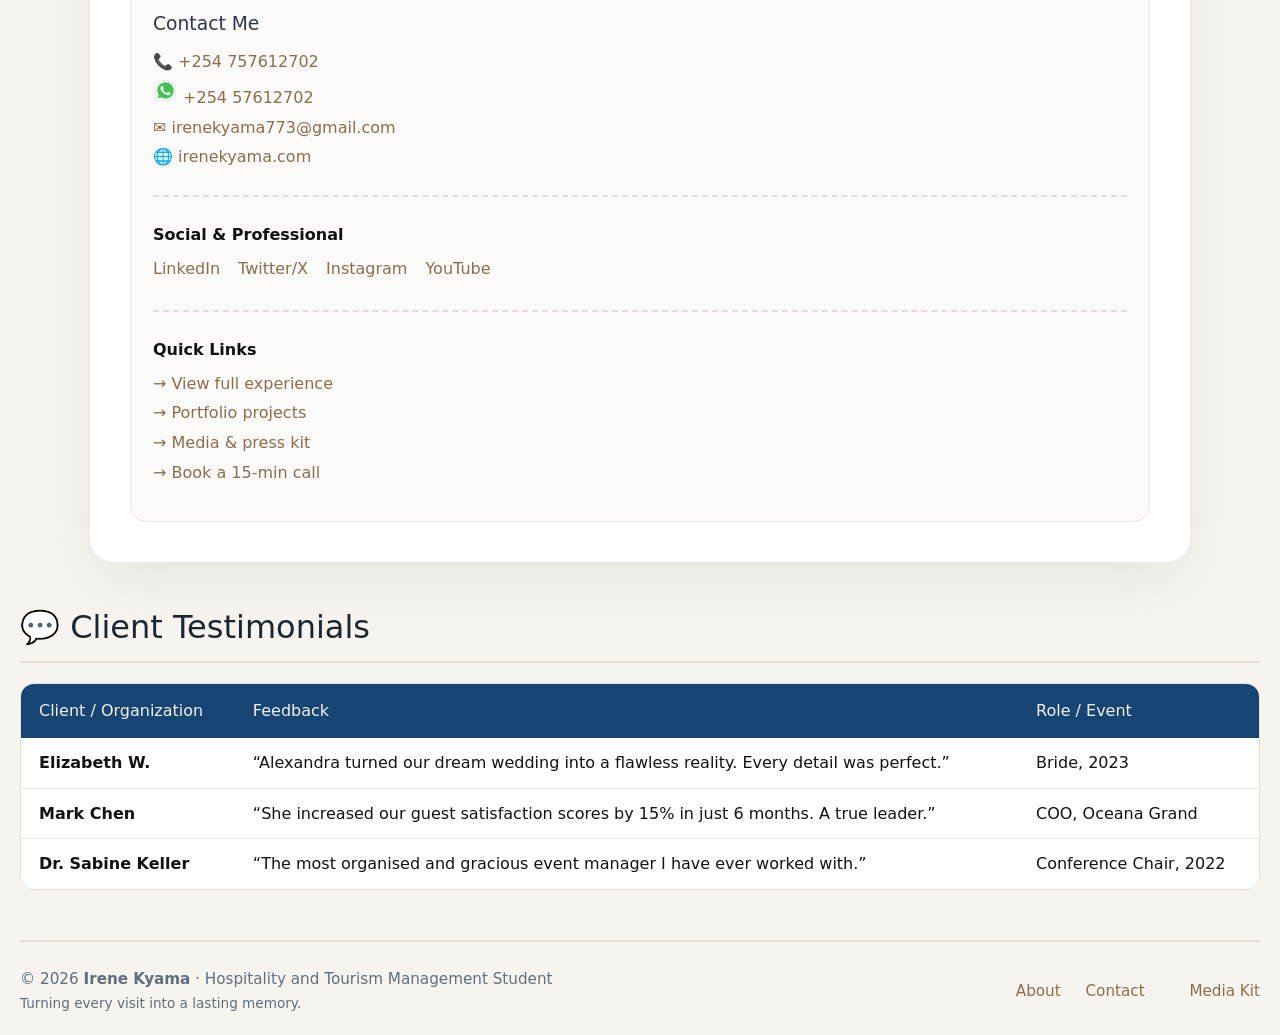
==== commit 0d43408a: "Update image and audio source paths in index.html" ====
--- a/index.html
+++ b/index.html
@@ -349,7 +349,7 @@
 
     <!-- PROFILE DISPLAY (image + name, no upload) -->
     <div class="profile-display">
-      <img src="../Assets/images/passport 2.png" alt="Profile photo of Irene Kyama" />
+      <img src="passport 2.png" alt="Profile photo of Irene Kyama" />
       <div class="profile-name-box">
         <span class="name"><b>Irene Kyama</b></span>
         <span class="title">Hospitality and Tourism Management Student,
@@ -544,7 +544,7 @@
         <figcaption>Gala dinner </figcaption>
       </figure>
       <figure>
-        <img src="../Assets/images/hospitality summit.jpg" alt="Speaking at conference" loading="lazy" />
+        <img src="hospitality summit.jpg" alt="Speaking at conference" loading="lazy" />
         <figcaption> Hospitality Summit </figcaption>
       </figure>
     </div>
@@ -563,7 +563,7 @@
       <div class="media-box">
         <h4> ☕ Café Ambience</h4>
         <audio controls>
-          <source src="../Assets/audios/cafe.mp3" type="audio/mp3" />
+          <source src="cafe.mp3" type="audio/mp3" />
         </audio>
         <p style="font-size:0.85rem; color:#5e6f7e; margin-top:8px;">
           “Relaxing café ambience that reflects the warm and welcoming atmosphere of a hospitality environment.
@@ -616,11 +616,11 @@
         <div class="card" style="height:100%;">
           <h3>Contact Me</h3>
           <ul style="list-style:none; padding-left:0;">
-            <li>📞 <a href="tel:+254 757612702">+254 57612702</a></li>
+            <li>📞 <a href="tel:+254 757612702">+254 757612702</a></li>
             <li><svg xmlns="http://www.w3.org/2000/svg" x="0px" y="0px" width="25" height="25" viewBox="0 0 48 48">
 <path fill="#fff" d="M4.868,43.303l2.694-9.835C5.9,30.59,5.026,27.324,5.027,23.979C5.032,13.514,13.548,5,24.014,5c5.079,0.002,9.845,1.979,13.43,5.566c3.584,3.588,5.558,8.356,5.556,13.428c-0.004,10.465-8.522,18.98-18.986,18.98c-0.001,0,0,0,0,0h-0.008c-3.177-0.001-6.3-0.798-9.073-2.311L4.868,43.303z"></path><path fill="#fff" d="M4.868,43.803c-0.132,0-0.26-0.052-0.355-0.148c-0.125-0.127-0.174-0.312-0.127-0.483l2.639-9.636c-1.636-2.906-2.499-6.206-2.497-9.556C4.532,13.238,13.273,4.5,24.014,4.5c5.21,0.002,10.105,2.031,13.784,5.713c3.679,3.683,5.704,8.577,5.702,13.781c-0.004,10.741-8.746,19.48-19.486,19.48c-3.189-0.001-6.344-0.788-9.144-2.277l-9.875,2.589C4.953,43.798,4.911,43.803,4.868,43.803z"></path><path fill="#cfd8dc" d="M24.014,5c5.079,0.002,9.845,1.979,13.43,5.566c3.584,3.588,5.558,8.356,5.556,13.428c-0.004,10.465-8.522,18.98-18.986,18.98h-0.008c-3.177-0.001-6.3-0.798-9.073-2.311L4.868,43.303l2.694-9.835C5.9,30.59,5.026,27.324,5.027,23.979C5.032,13.514,13.548,5,24.014,5 M24.014,42.974C24.014,42.974,24.014,42.974,24.014,42.974C24.014,42.974,24.014,42.974,24.014,42.974 M24.014,42.974C24.014,42.974,24.014,42.974,24.014,42.974C24.014,42.974,24.014,42.974,24.014,42.974 M24.014,4C24.014,4,24.014,4,24.014,4C12.998,4,4.032,12.962,4.027,23.979c-0.001,3.367,0.849,6.685,2.461,9.622l-2.585,9.439c-0.094,0.345,0.002,0.713,0.254,0.967c0.19,0.192,0.447,0.297,0.711,0.297c0.085,0,0.17-0.011,0.254-0.033l9.687-2.54c2.828,1.468,5.998,2.243,9.197,2.244c11.024,0,19.99-8.963,19.995-19.98c0.002-5.339-2.075-10.359-5.848-14.135C34.378,6.083,29.357,4.002,24.014,4L24.014,4z"></path><path fill="#40c351" d="M35.176,12.832c-2.98-2.982-6.941-4.625-11.157-4.626c-8.704,0-15.783,7.076-15.787,15.774c-0.001,2.981,0.833,5.883,2.413,8.396l0.376,0.597l-1.595,5.821l5.973-1.566l0.577,0.342c2.422,1.438,5.2,2.198,8.032,2.199h0.006c8.698,0,15.777-7.077,15.78-15.776C39.795,19.778,38.156,15.814,35.176,12.832z"></path><path fill="#fff" fill-rule="evenodd" d="M19.268,16.045c-0.355-0.79-0.729-0.806-1.068-0.82c-0.277-0.012-0.593-0.011-0.909-0.011c-0.316,0-0.83,0.119-1.265,0.594c-0.435,0.475-1.661,1.622-1.661,3.956c0,2.334,1.7,4.59,1.937,4.906c0.237,0.316,3.282,5.259,8.104,7.161c4.007,1.58,4.823,1.266,5.693,1.187c0.87-0.079,2.807-1.147,3.202-2.255c0.395-1.108,0.395-2.057,0.277-2.255c-0.119-0.198-0.435-0.316-0.909-0.554s-2.807-1.385-3.242-1.543c-0.435-0.158-0.751-0.237-1.068,0.238c-0.316,0.474-1.225,1.543-1.502,1.859c-0.277,0.317-0.554,0.357-1.028,0.119c-0.474-0.238-2.002-0.738-3.815-2.354c-1.41-1.257-2.362-2.81-2.639-3.285c-0.277-0.474-0.03-0.731,0.208-0.968c0.213-0.213,0.474-0.554,0.712-0.831c0.237-0.277,0.316-0.475,0.474-0.791c0.158-0.317,0.079-0.594-0.04-0.831C20.612,19.329,19.69,16.983,19.268,16.045z" clip-rule="evenodd"></path>
-</svg> <a href="https://wa.me/+254 757612702">+254 57612702</li>
-            <li>✉️ <a href="irenekyama773@gmail.com">irenekyama773@gmail.com</a></li>
+</svg> <a href="https://wa.me/254757612702">+254 57612702</li>
+            <li>✉️ <a href="mailto:irenekyama773@gmail.com">irenekyama773@gmail.com</a></li>
             <li>🌐 <a href="#">irenekyama.com</a></li>
           </ul>
           <hr />
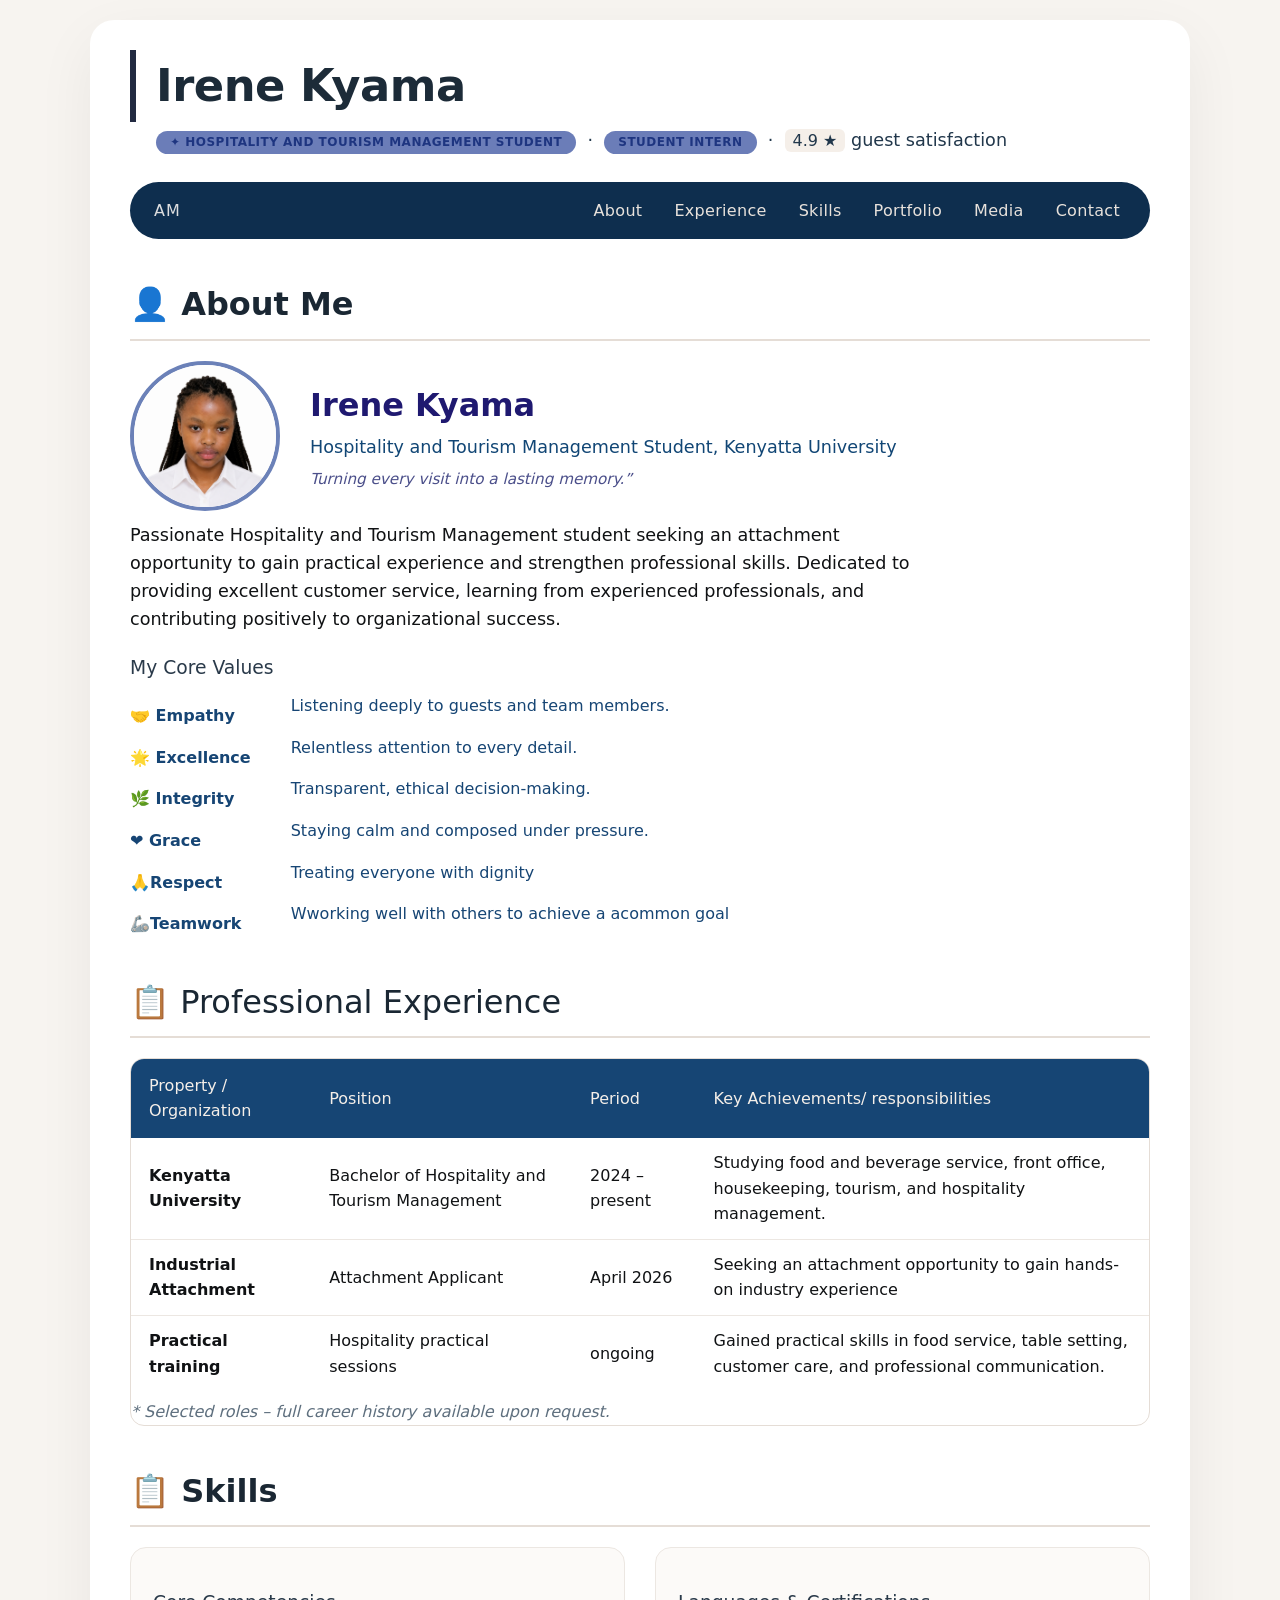
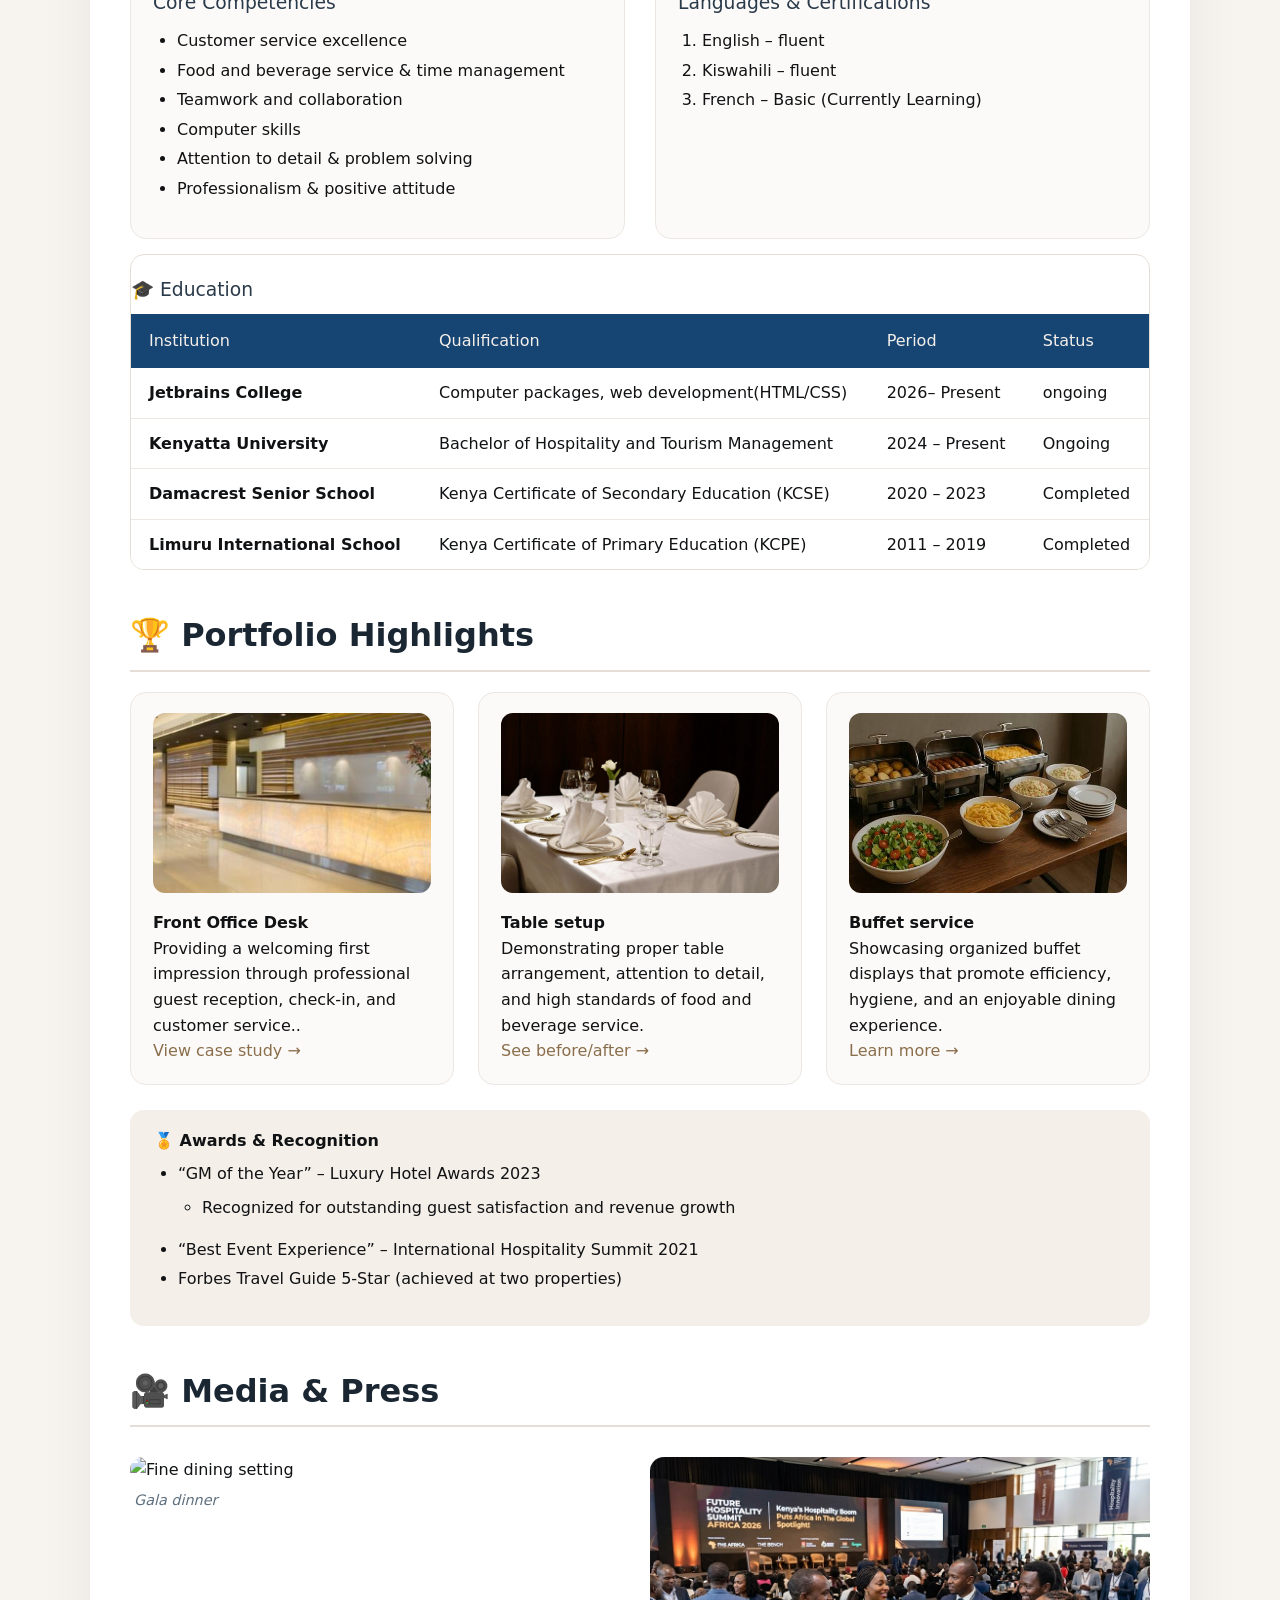
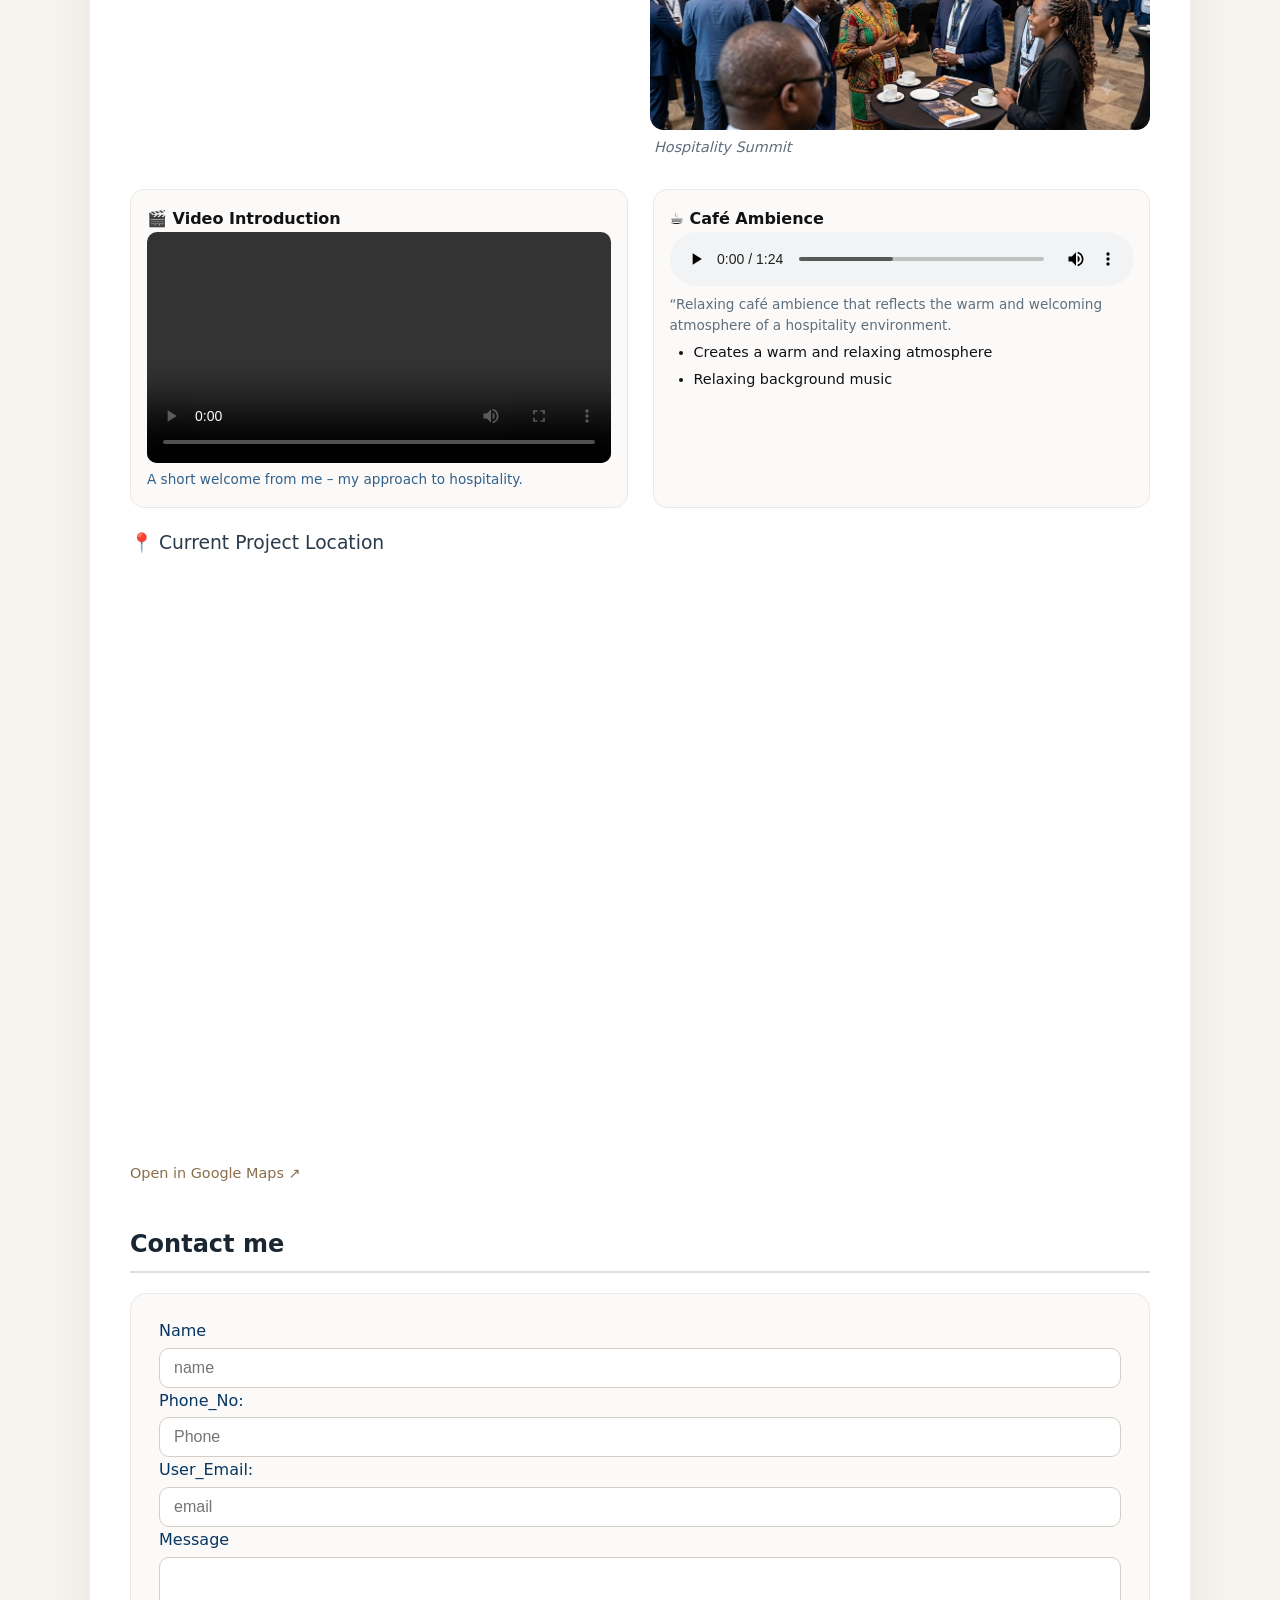
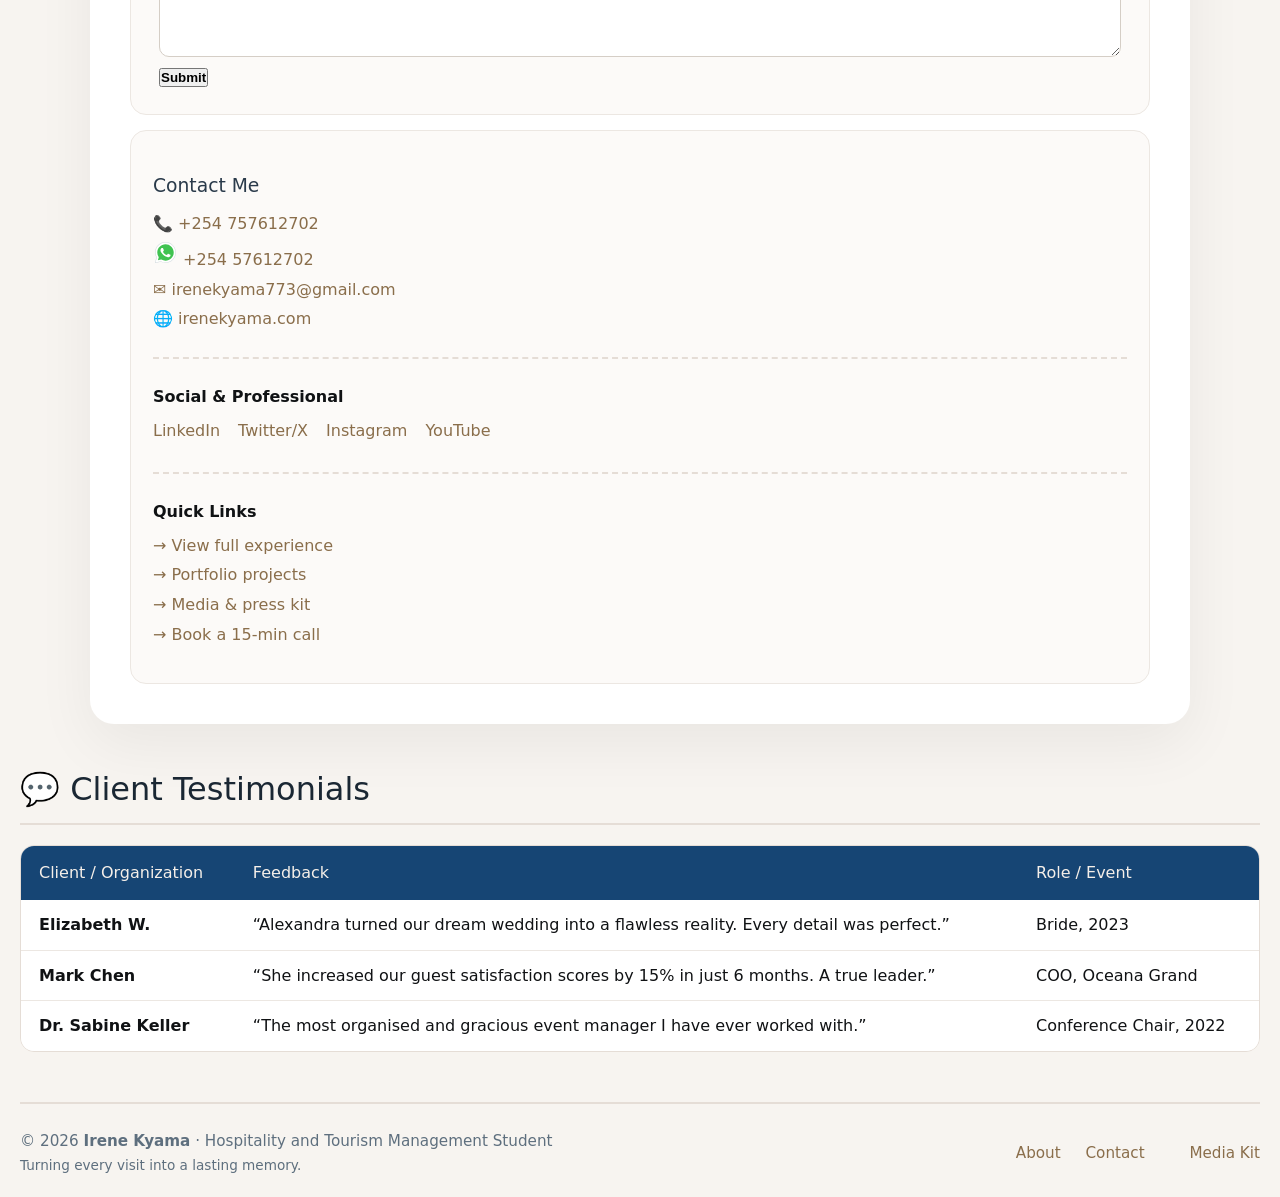
==== commit 9db0665e: "Update image paths in portfolio section" ====
--- a/index.html
+++ b/index.html
@@ -497,19 +497,19 @@
     <h2><b>🏆 Portfolio Highlights</b></h2>
     <div class="grid-3">
       <div class="card">
-        <img class="card-img" src="..\Assets\images\front office.jpg" alt="front office desk" loading="lazy" />
+        <img class="card-img" src="front office.jpg" alt="front office desk" loading="lazy" />
         <h4>Front Office Desk</h4>
         <p>Providing a welcoming first impression through professional guest reception, check-in, and customer service..</p>
         <a href="#">View case study →</a>
       </div>
       <div class="card">
-        <img class="card-img" src="..\Assets\images\table setup.jpg" alt="table setup" loading="lazy" />
+        <img class="card-img" src="table setup.jpg" alt="table setup" loading="lazy" />
         <h4>Table setup</h4>
         <p>Demonstrating proper table arrangement, attention to detail, and high standards of food and beverage service.</p>
         <a href="#">See before/after →</a>
       </div>
       <div class="card">
-        <img class="card-img" src="..\Assets\images\buffet.jpg" alt="Buffet service" loading="lazy" />
+        <img class="card-img" src="buffet.jpg" alt="Buffet service" loading="lazy" />
         <h4>Buffet service</h4>
         <p>Showcasing organized buffet displays that promote efficiency, hygiene, and an enjoyable dining experience.</p>
         <a href="#">Learn more →</a>
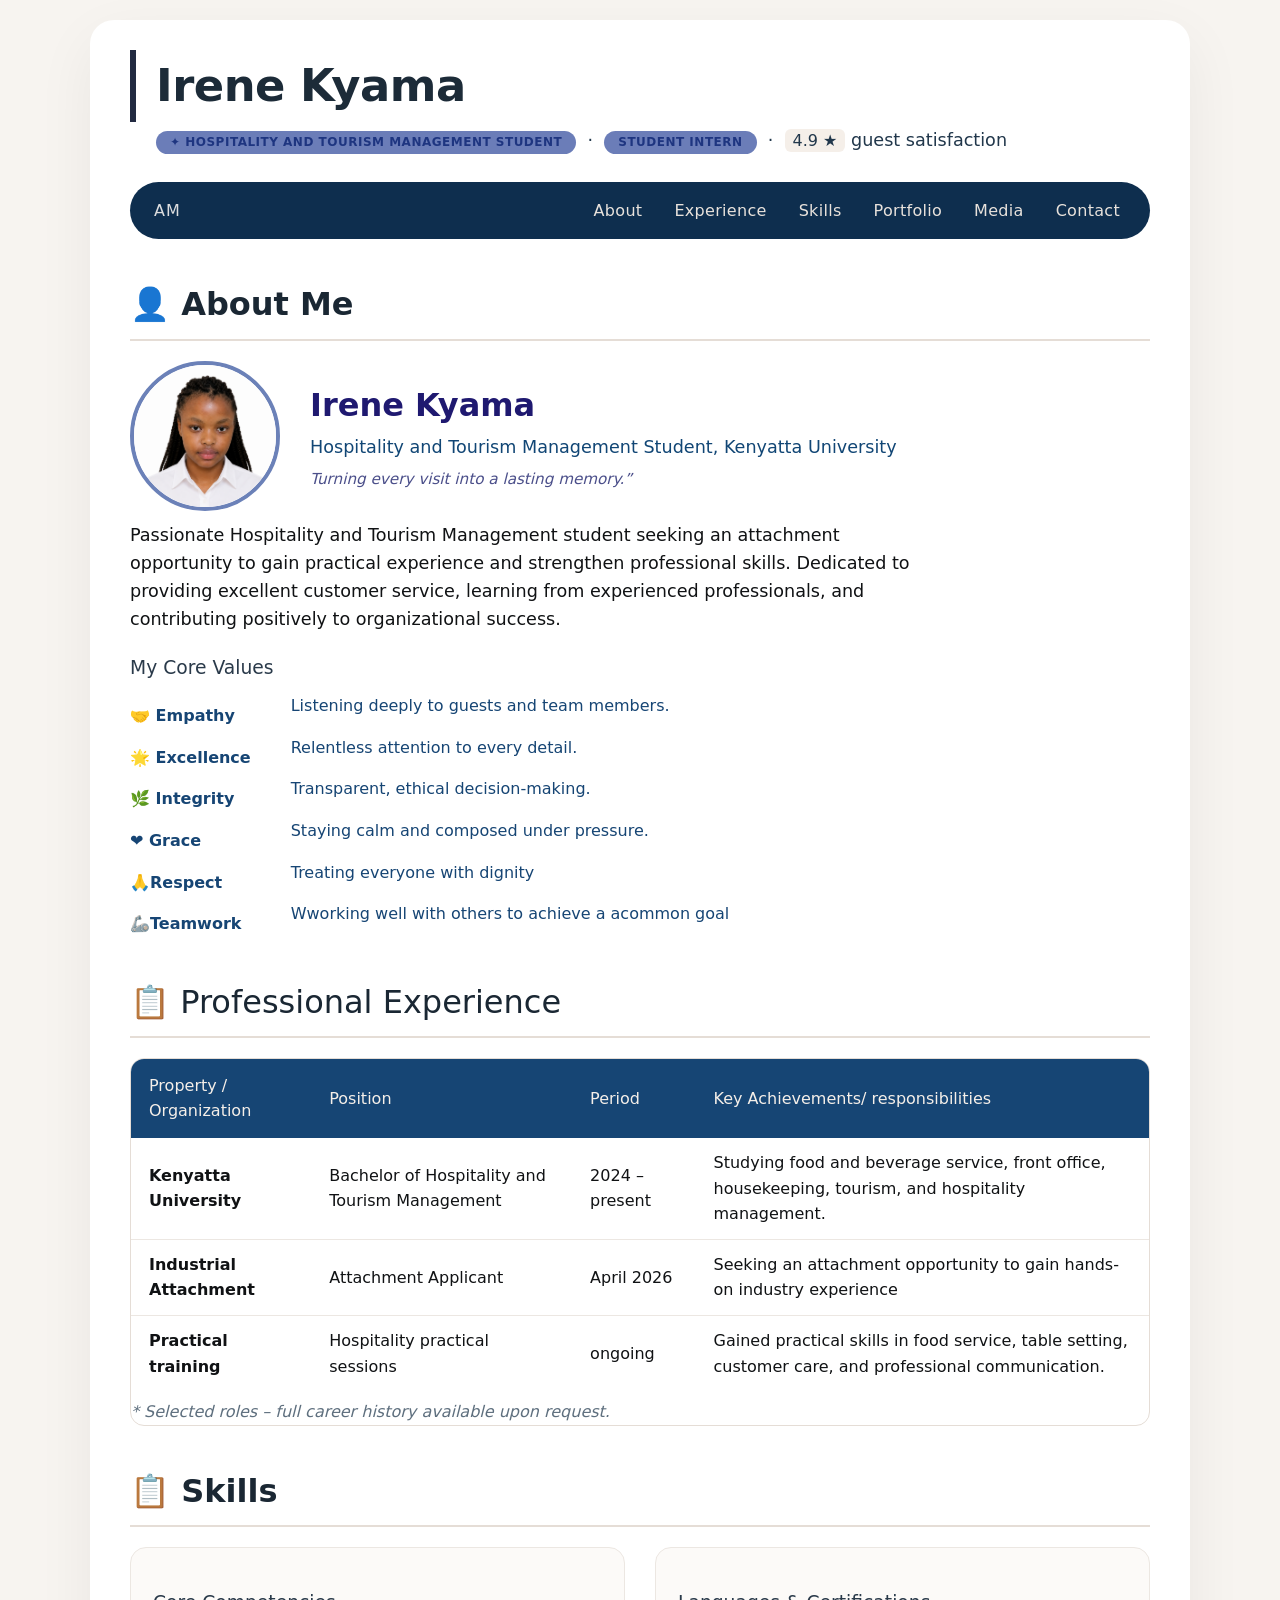
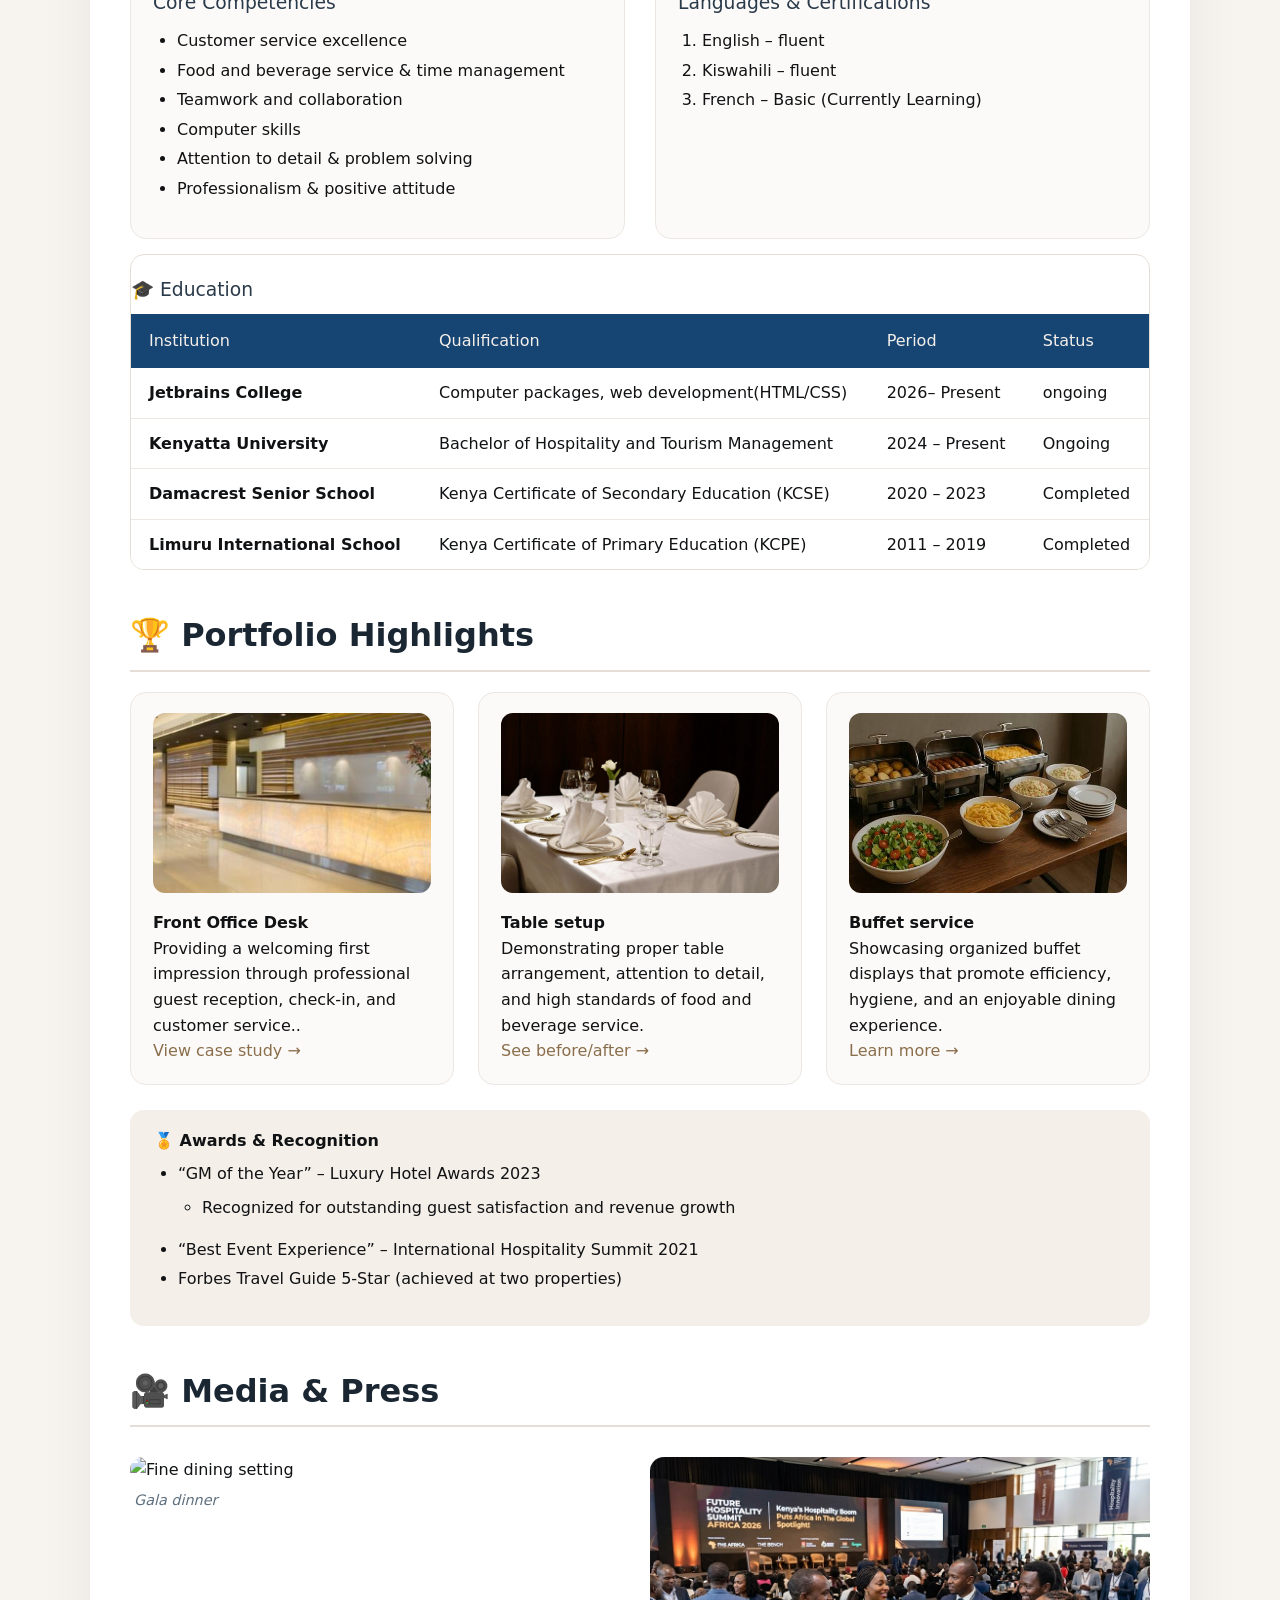
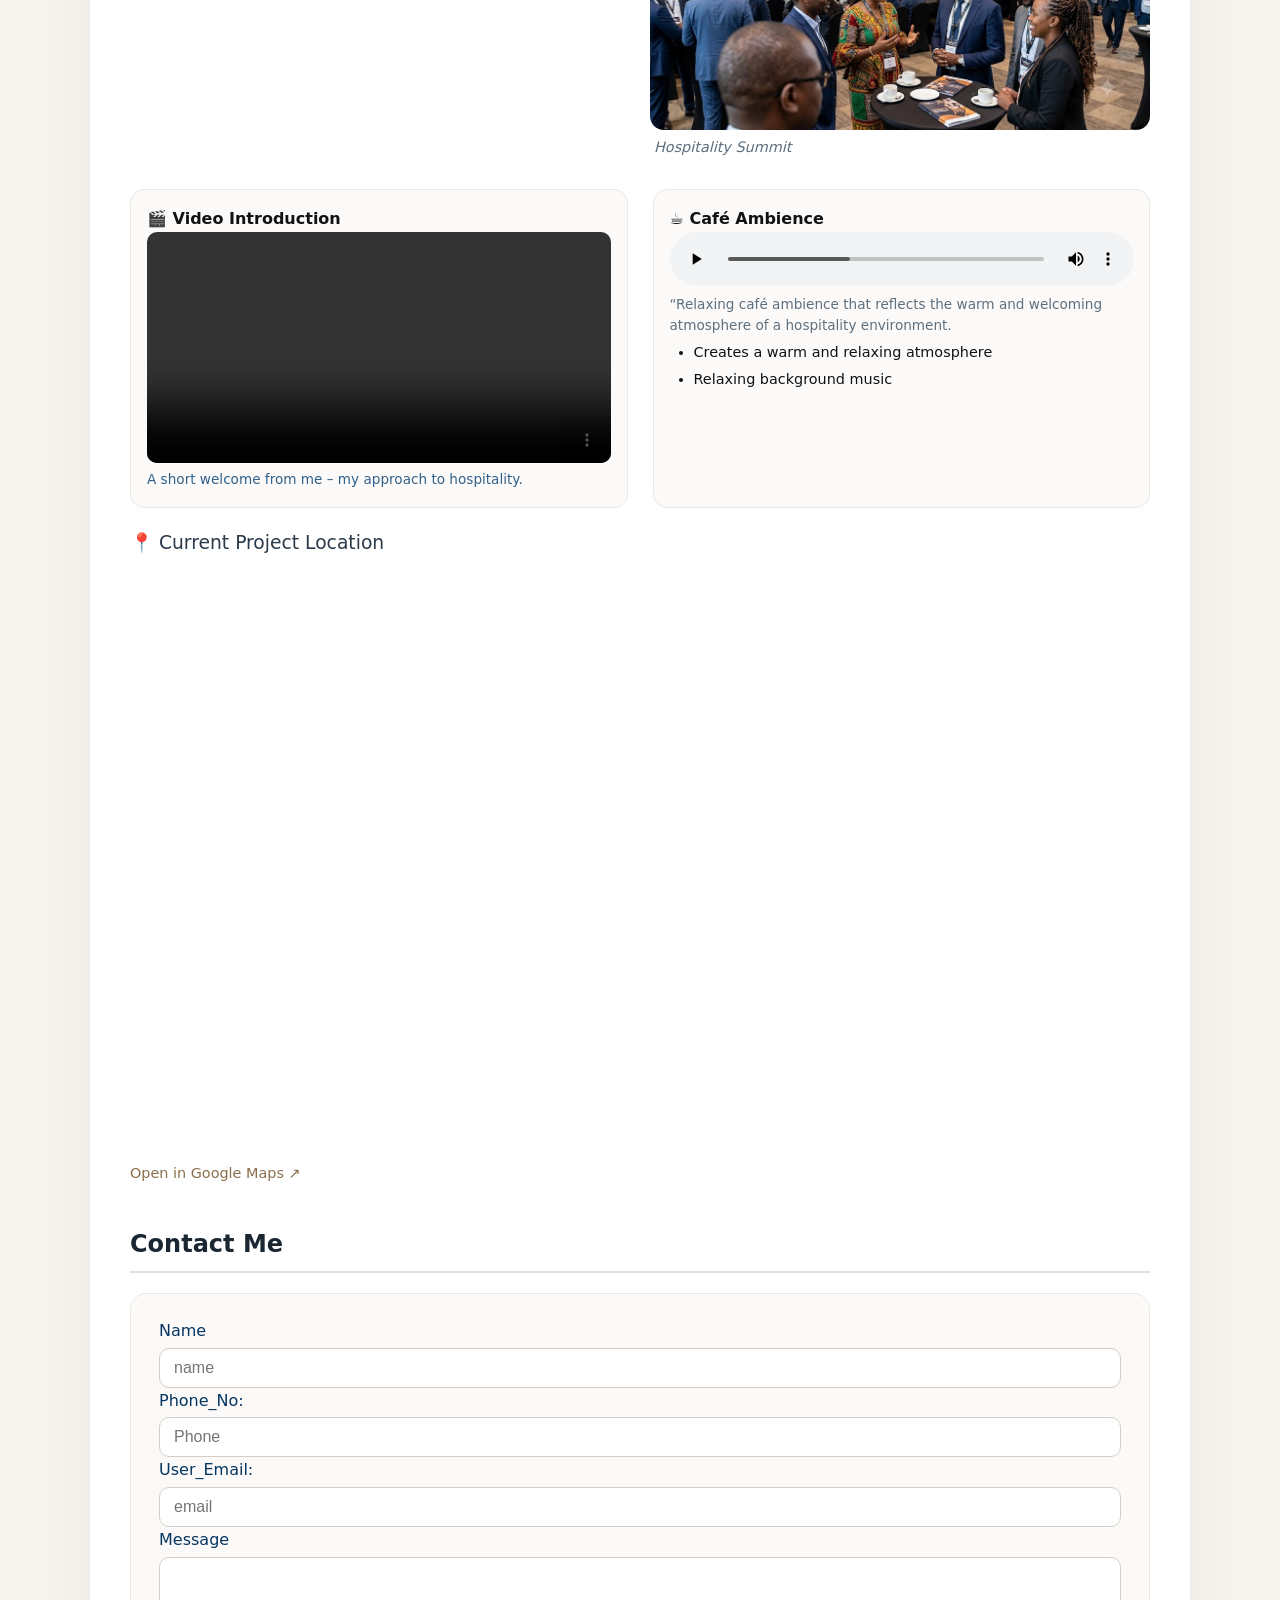
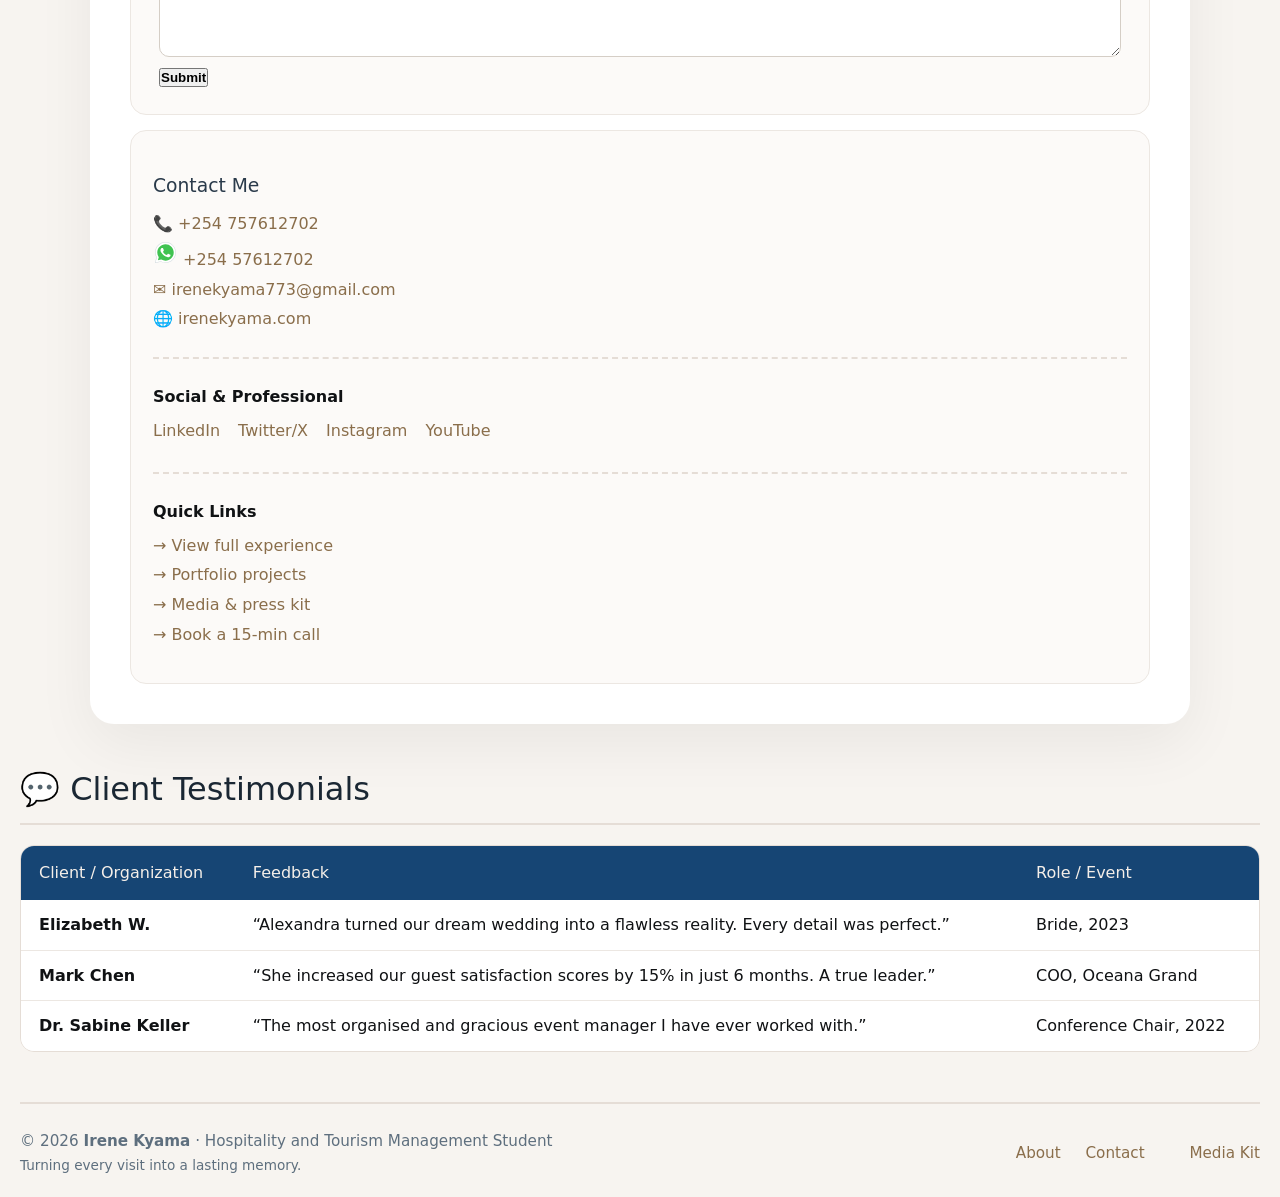
==== commit 9aad8c0f: "Correct header text case in contact section" ====
--- a/index.html
+++ b/index.html
@@ -598,7 +598,7 @@
   ========================================== -->
   <section id="contact">
      <div id="Contact" class="tab-panel">
-        <h2 style="font-weight: 600; font-size: 1.5rem;">Contact me</h2>
+        <h2 style="font-weight: 600; font-size: 1.5rem;">Contact Me</h2>
         <form id="Contact-form" class="contact">
             <label for="User_Name"><Your_Name>Name</Your_Name></label>
             <input type="text" id="User_name" placeholder="name" required>
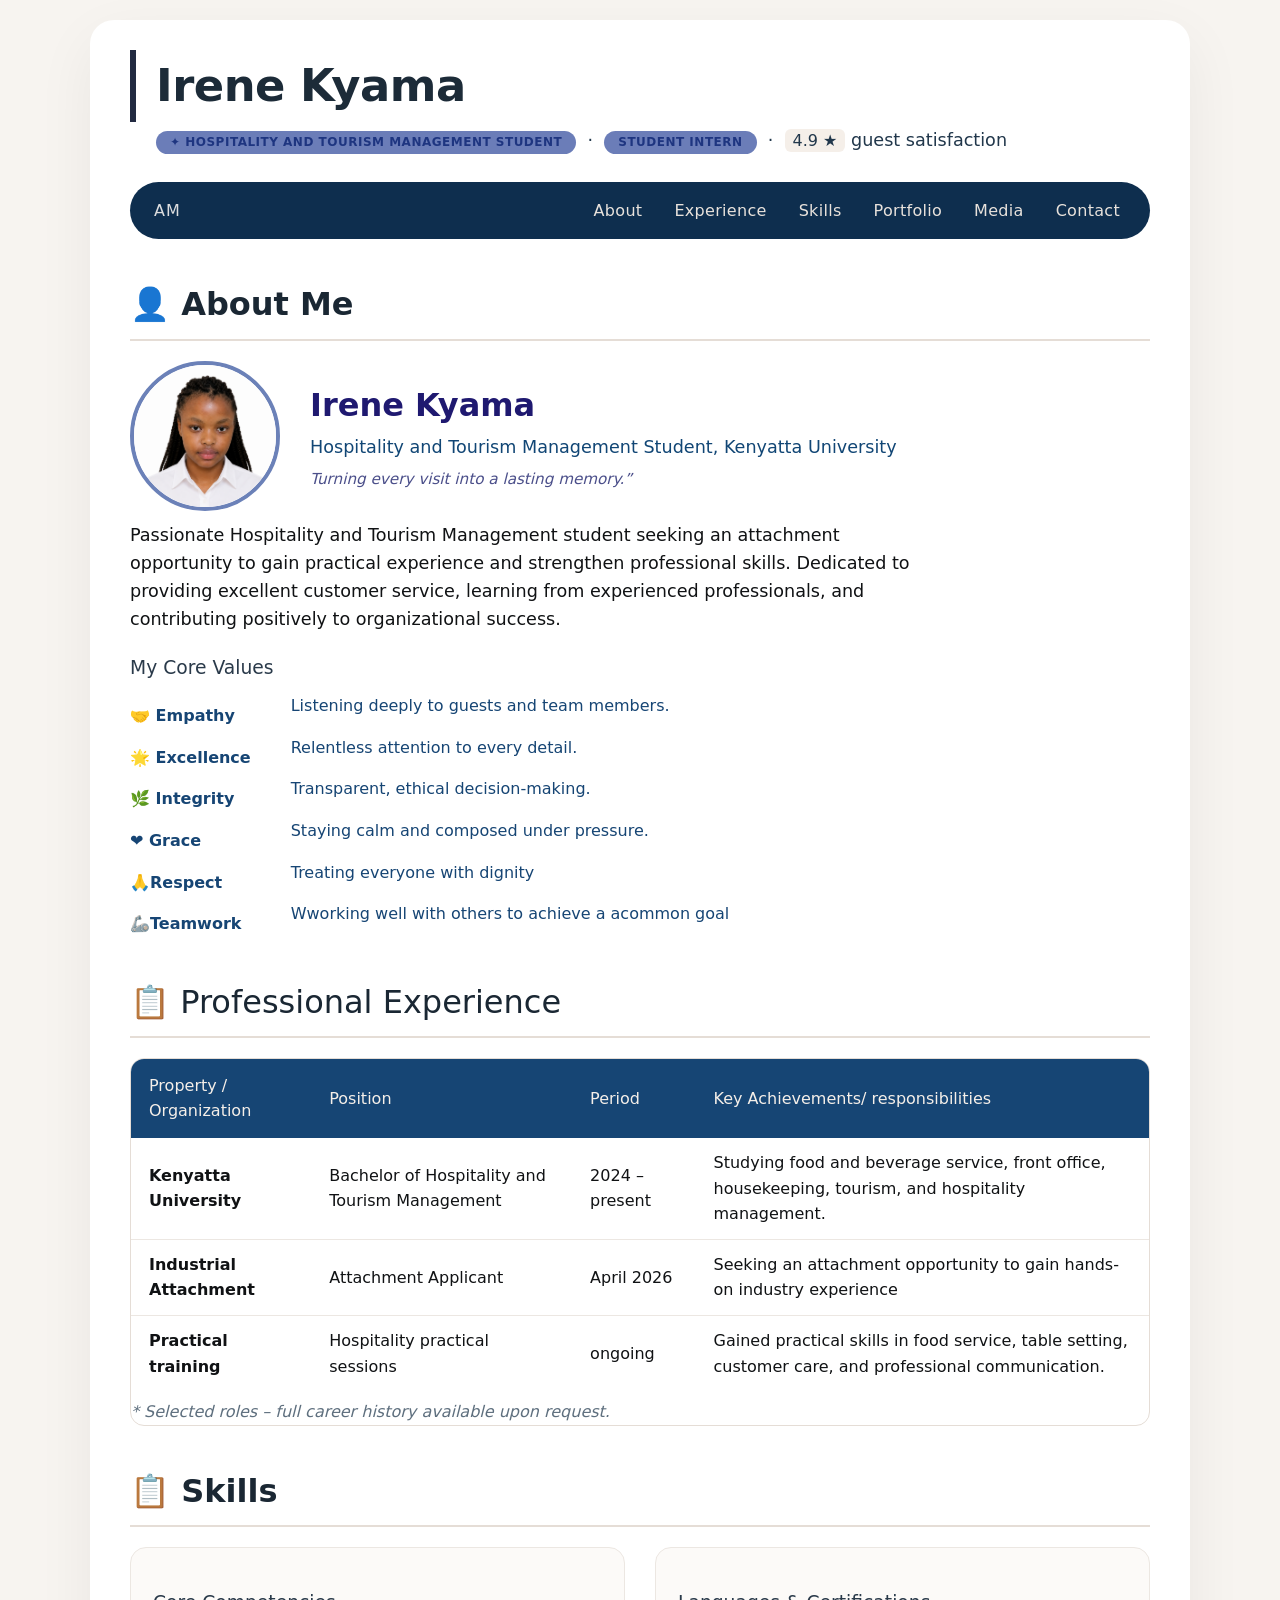
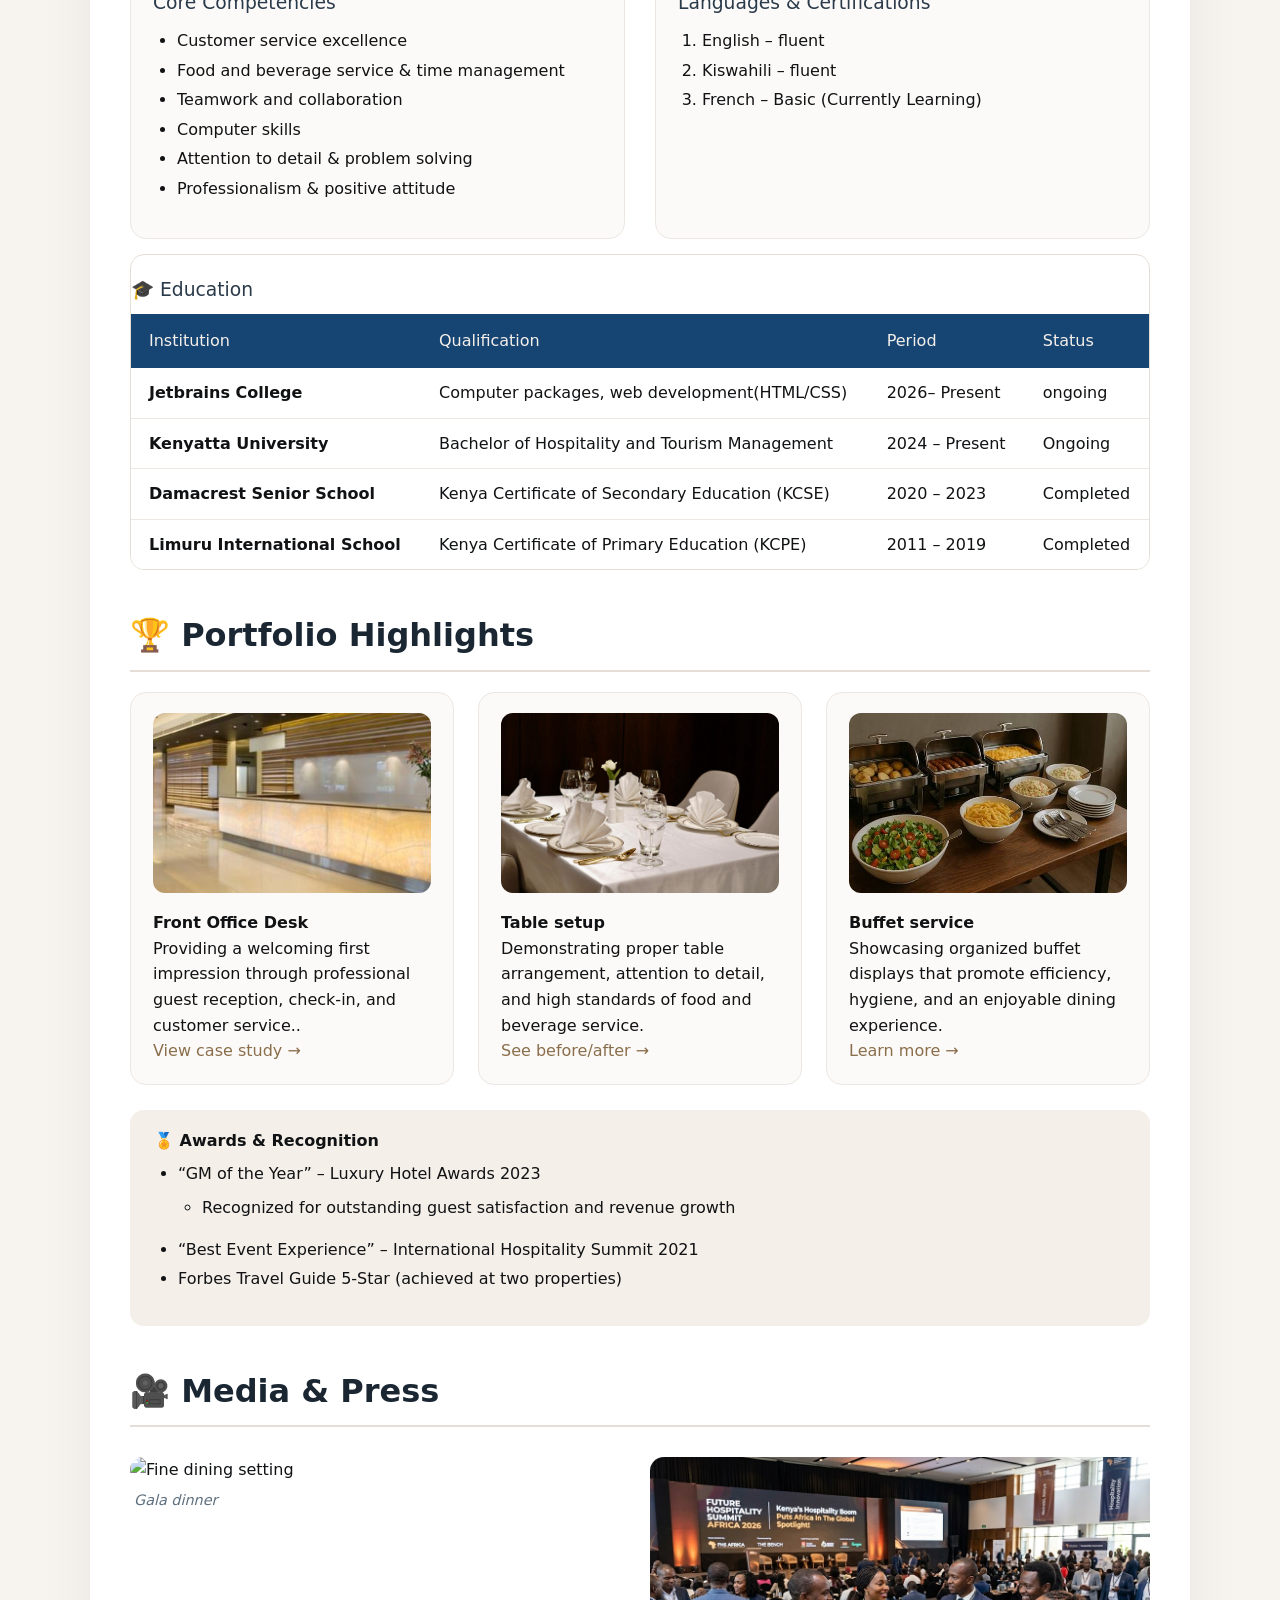
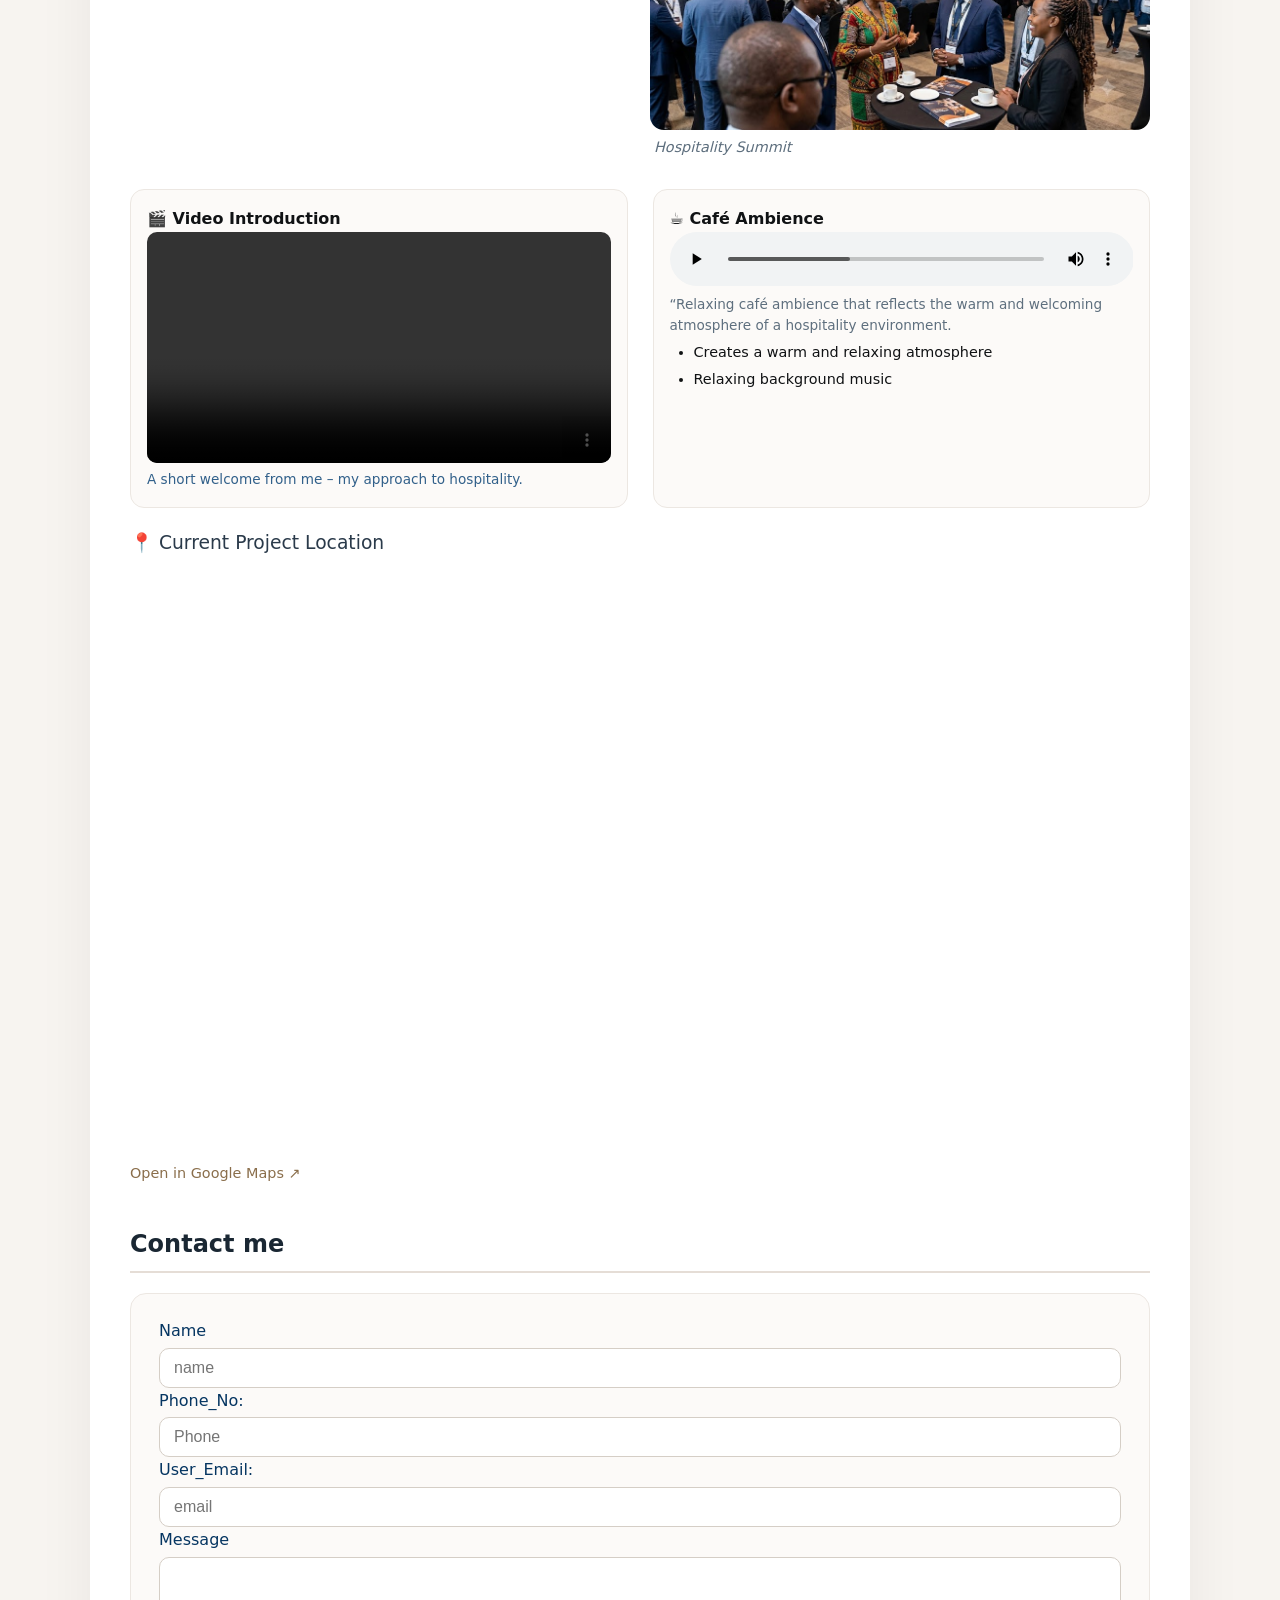
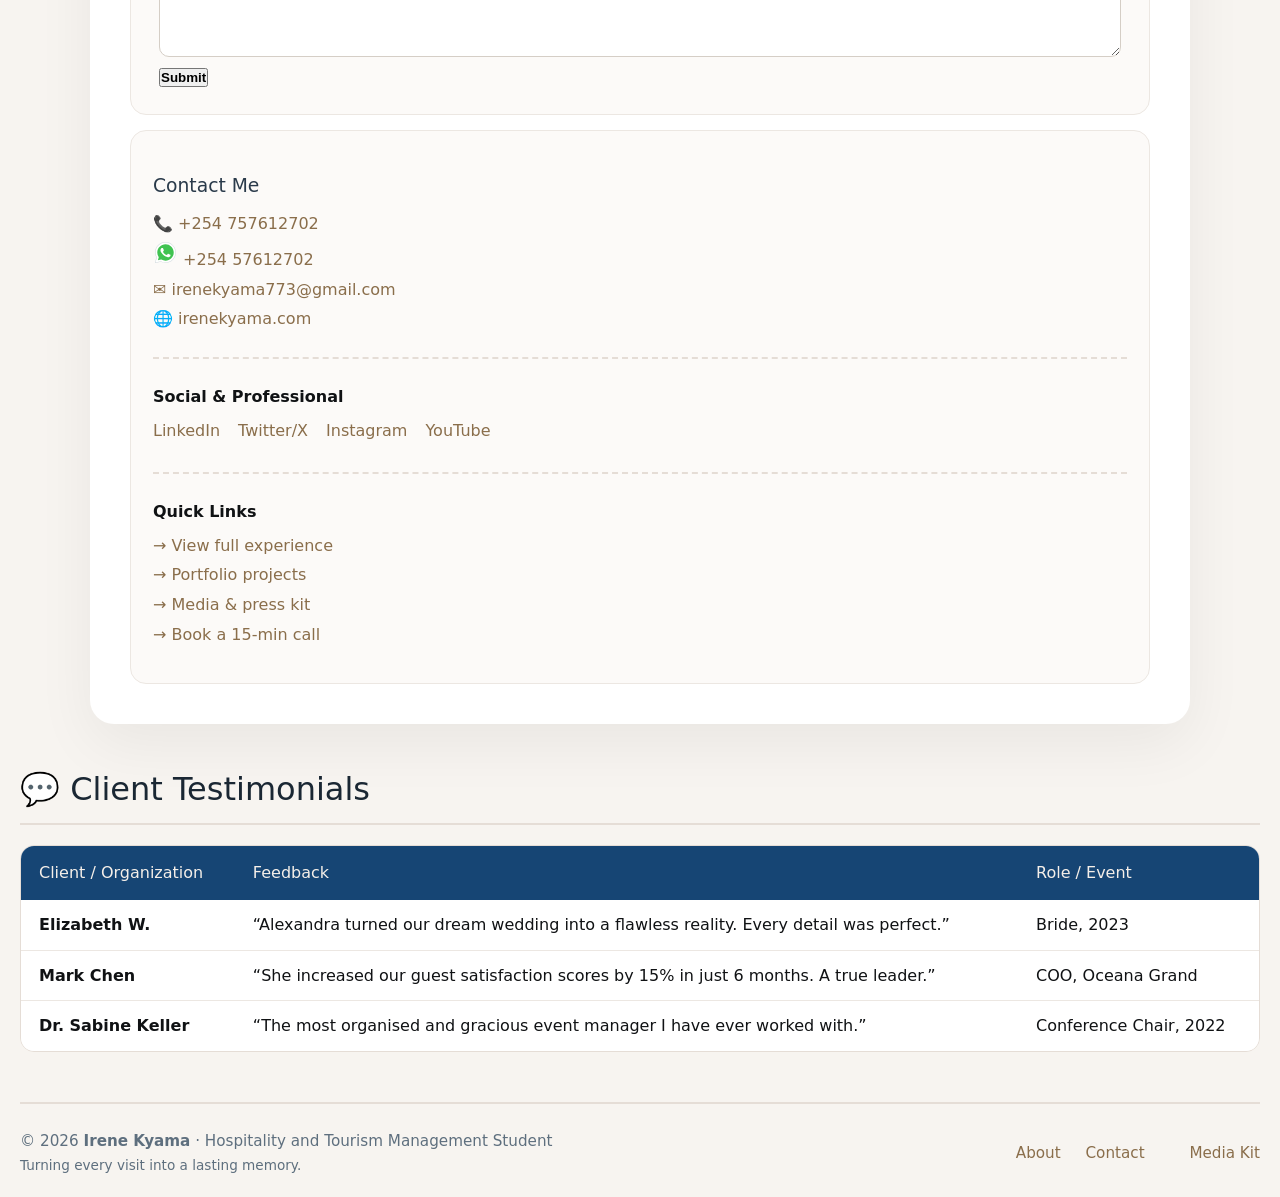
==== commit 6bb8d2f6: "Update index.html" ====
--- a/index.html
+++ b/index.html
@@ -598,7 +598,7 @@
   ========================================== -->
   <section id="contact">
      <div id="Contact" class="tab-panel">
-        <h2 style="font-weight: 600; font-size: 1.5rem;">Contact Me</h2>
+        <h2 style="font-weight: 600; font-size: 1.5rem;">Contact me</h2>
         <form id="Contact-form" class="contact">
             <label for="User_Name"><Your_Name>Name</Your_Name></label>
             <input type="text" id="User_name" placeholder="name" required>
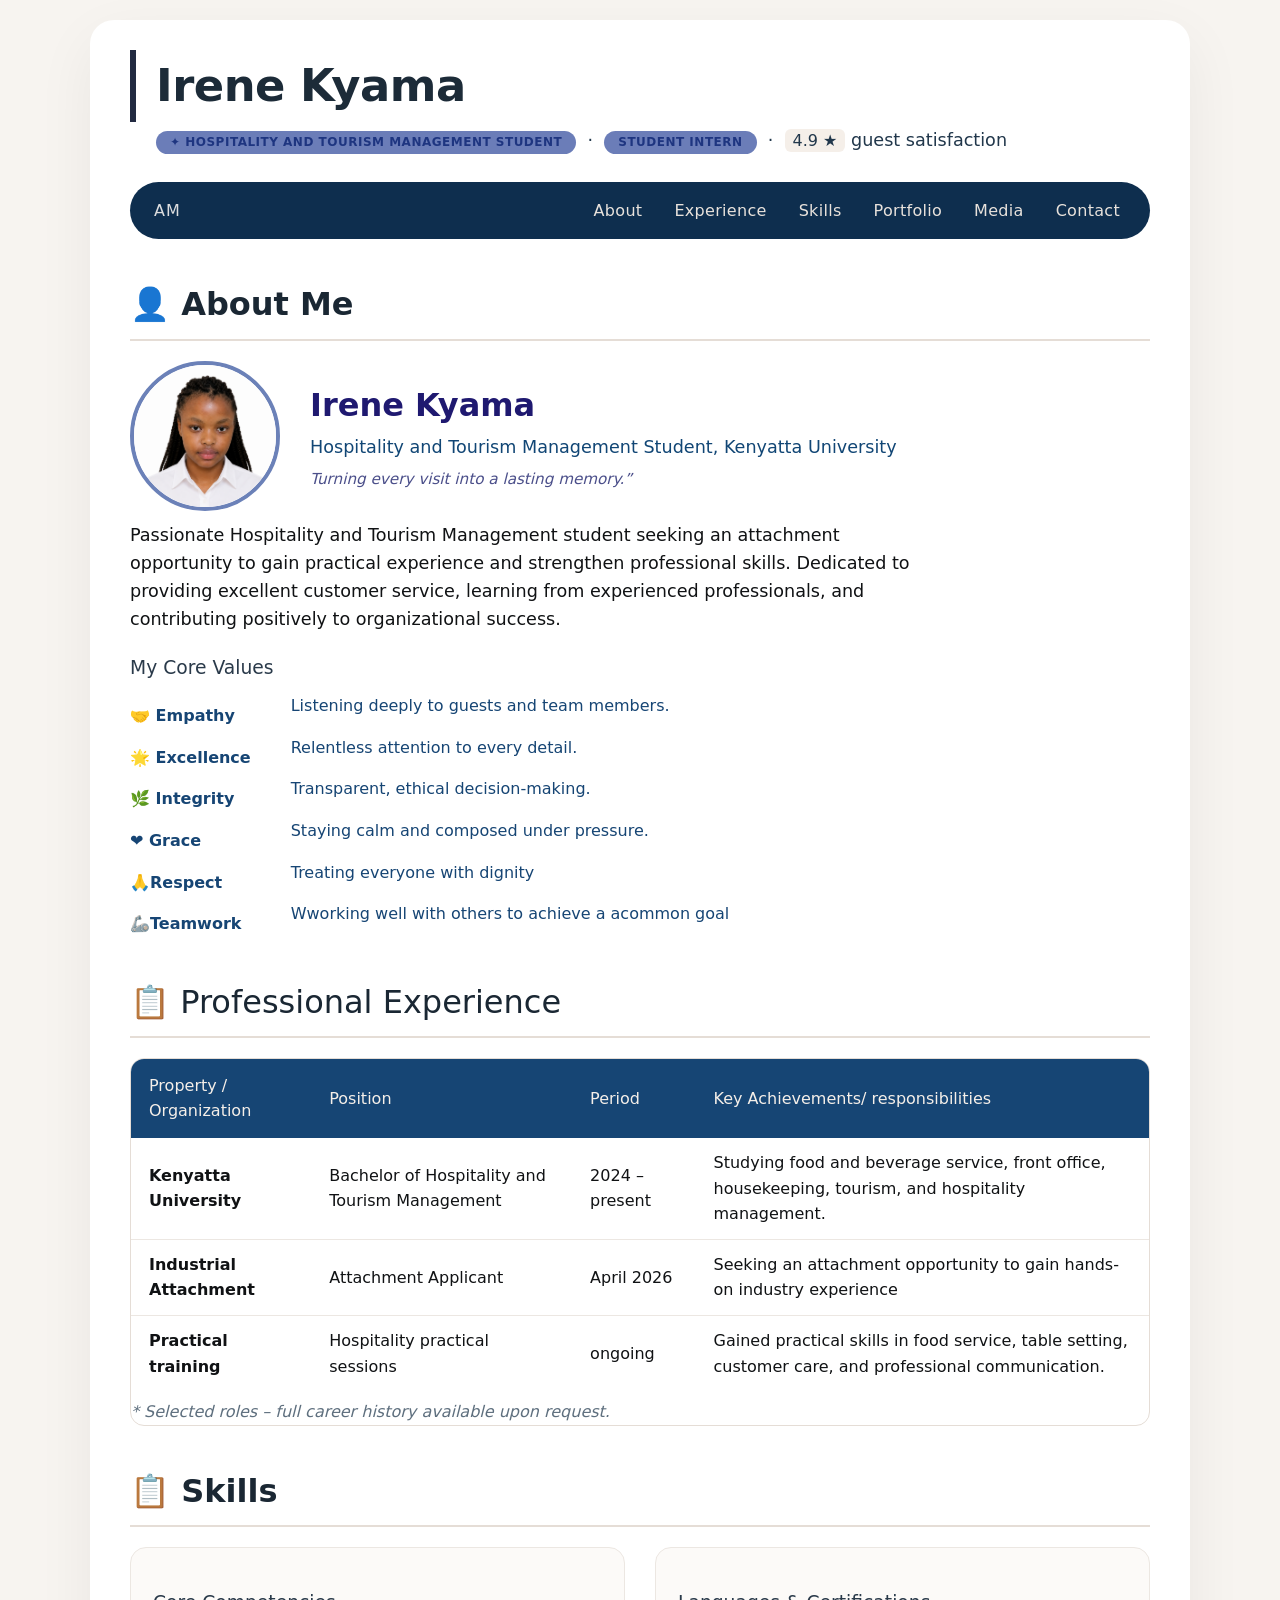
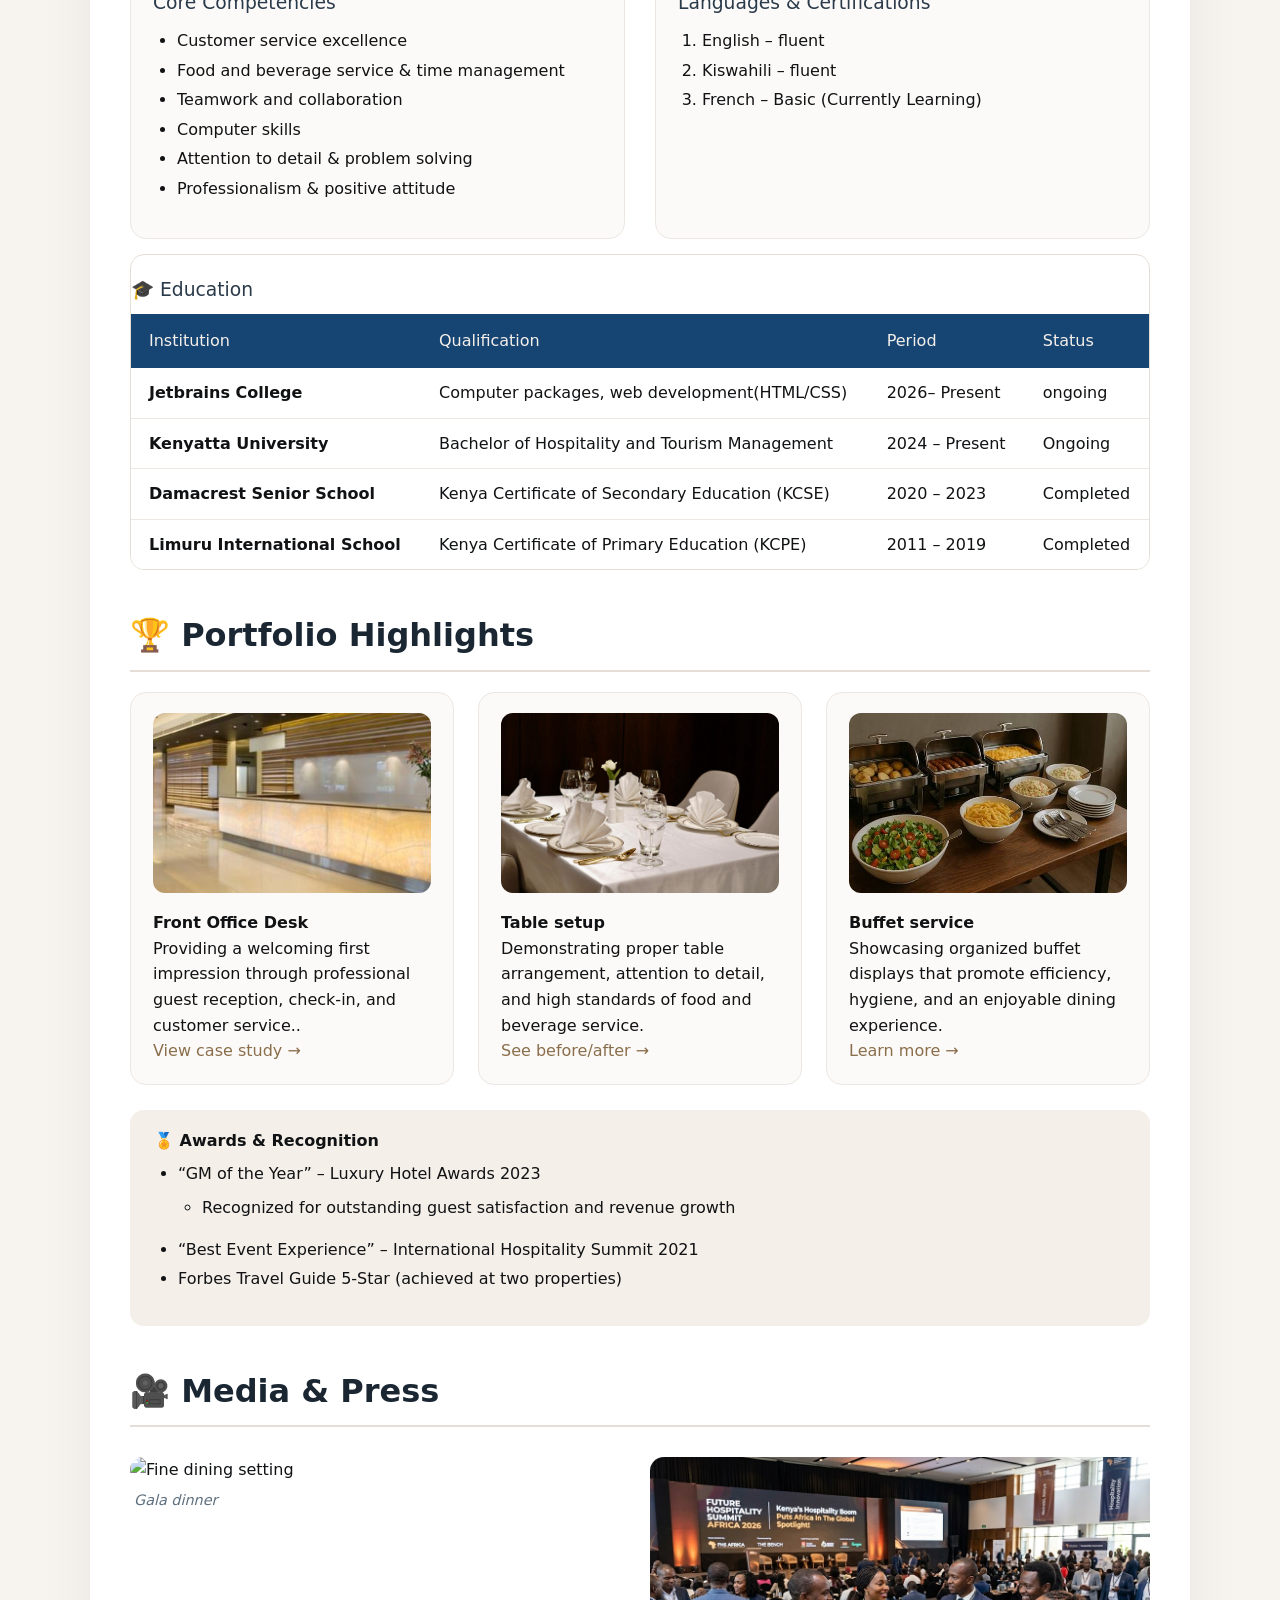
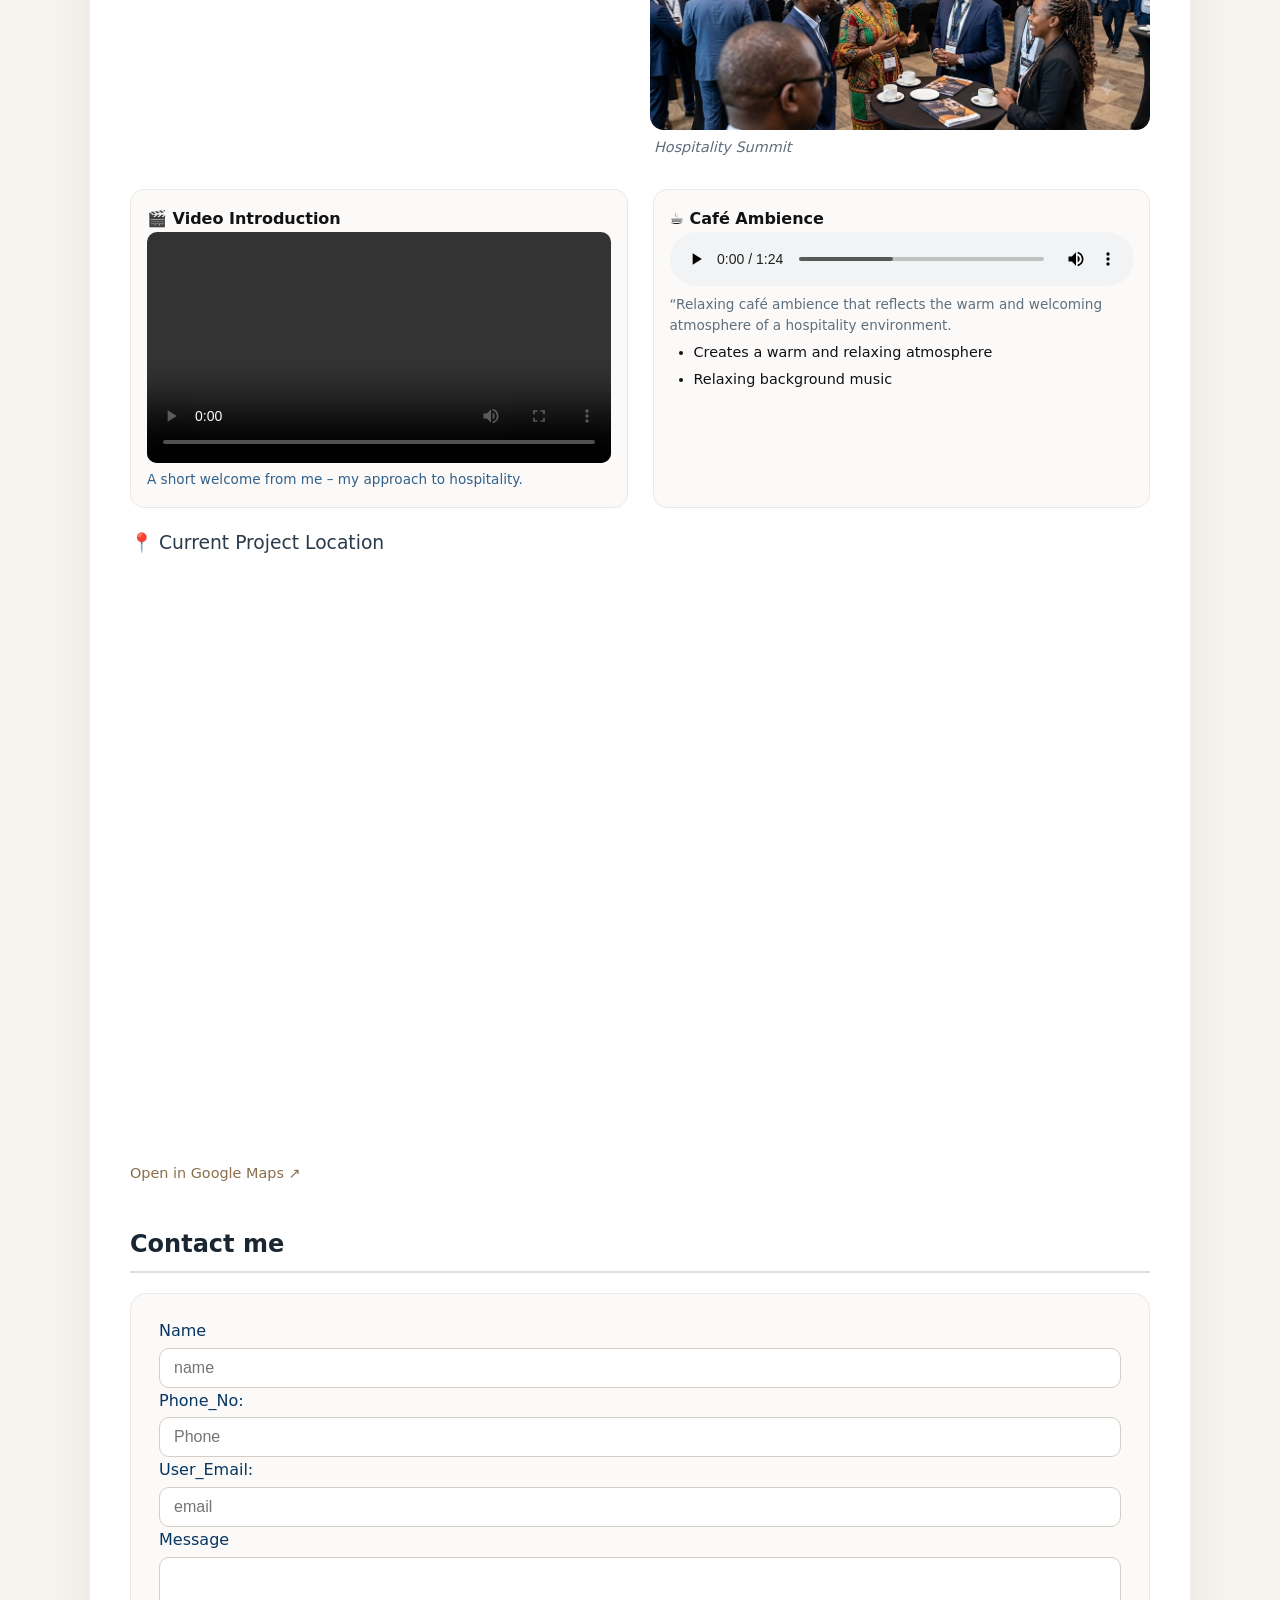
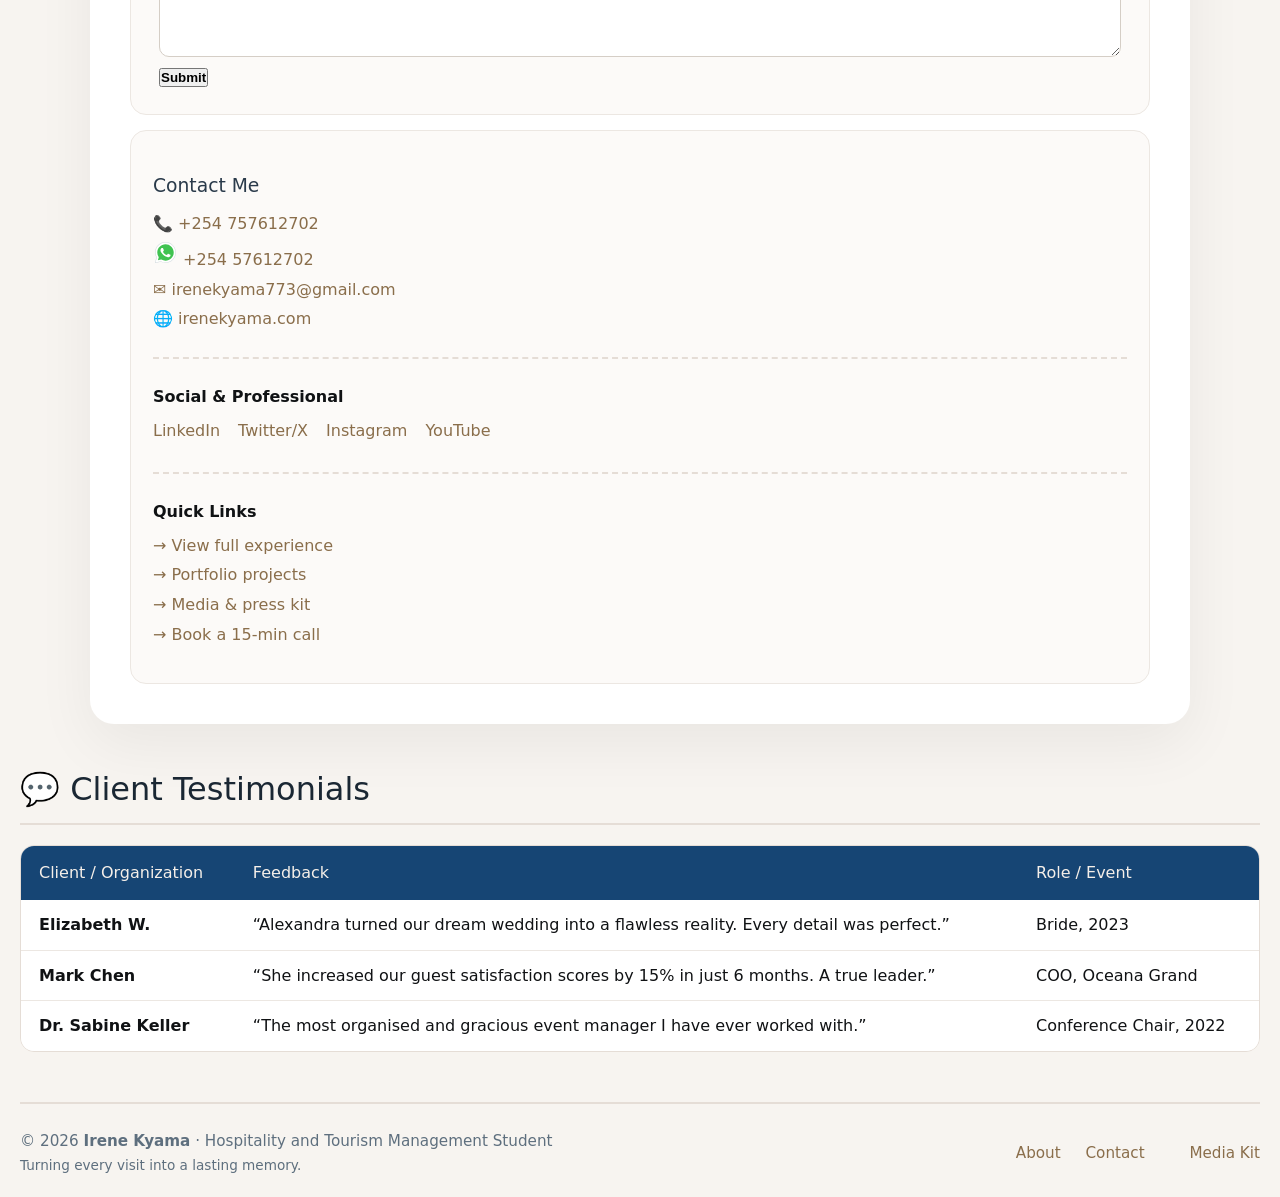
==== commit 42e0151c: "Update index.html" ====
--- a/index.html
+++ b/index.html
@@ -6,8 +6,8 @@
   ============================================ -->
   <meta charset="UTF-8" />
   <meta name="viewport" content="width=device-width, initial-scale=1.0" />
-  <meta name="description" content="Alexandra Martinez – Luxury Hospitality Professional | Portfolio showcasing 15+ years of hotel management, event planning, and guest experience excellence." />
-  <meta name="keywords" content="hospitality manager, luxury hotels, event planning, guest relations, portfolio" />
+  <meta name="description" content="Irne kyama – Hospitality & Tourism | Creating memorable guest experiences through service, creativity, and attention to detail" />
+  <meta name="keywords" content="hospitality, tourism, service, guest experience, creativity, and attention to detail, portfolio" />
   <meta name="author" content="Irene Kyama" />
   <title>Irene Kyama | Hospitality Portfolio</title>
 
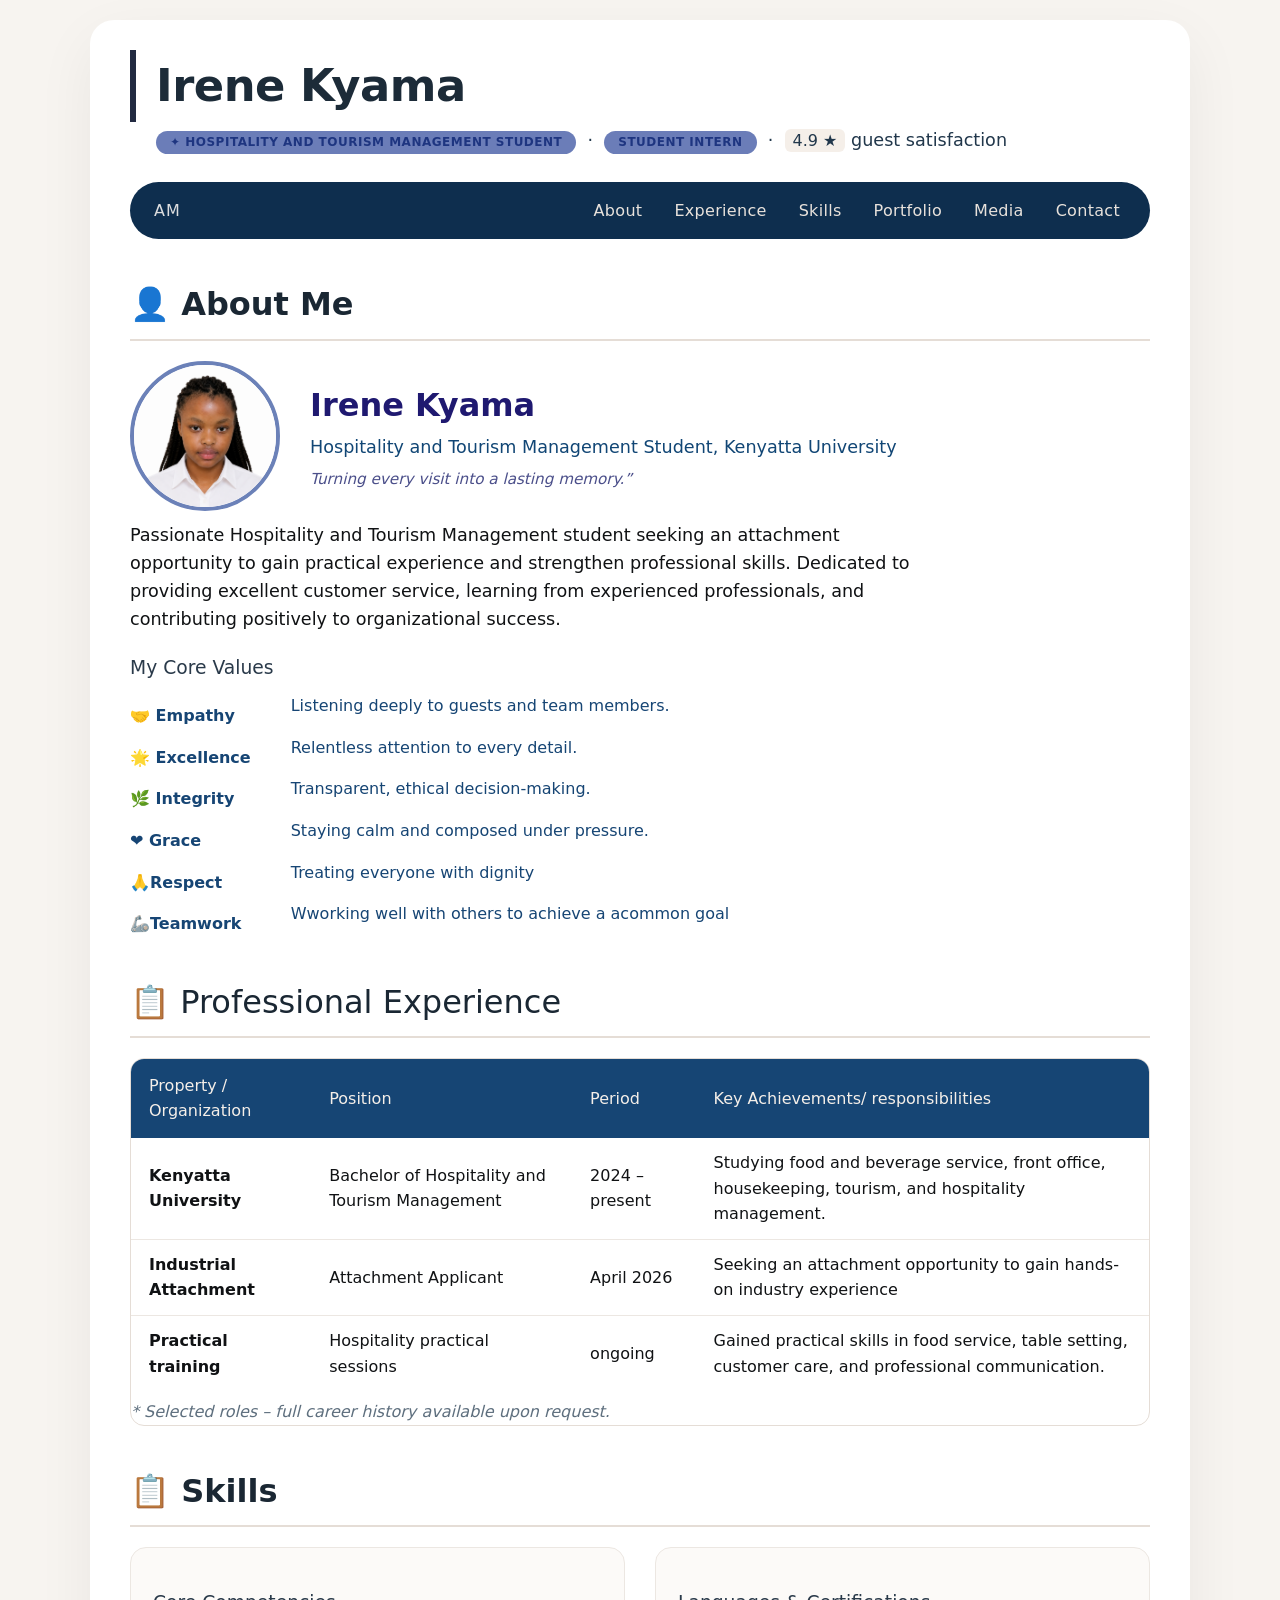
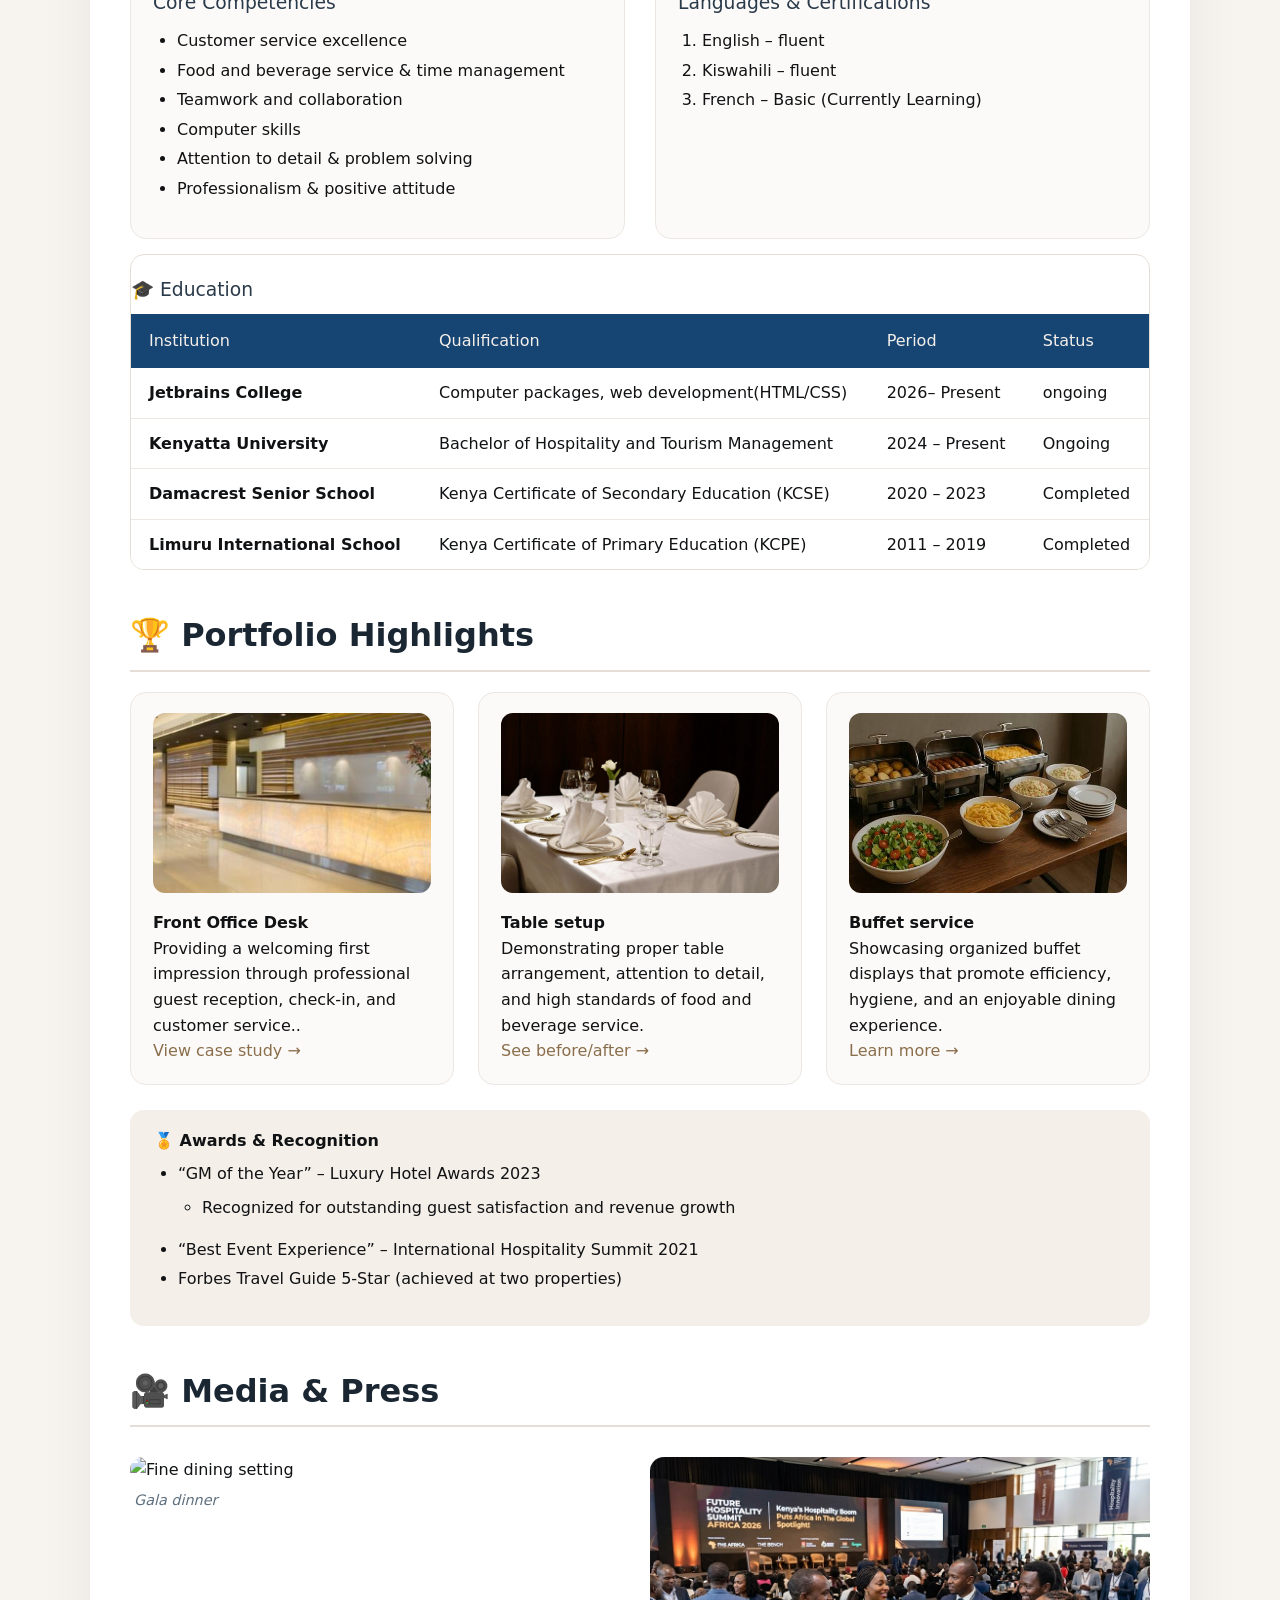
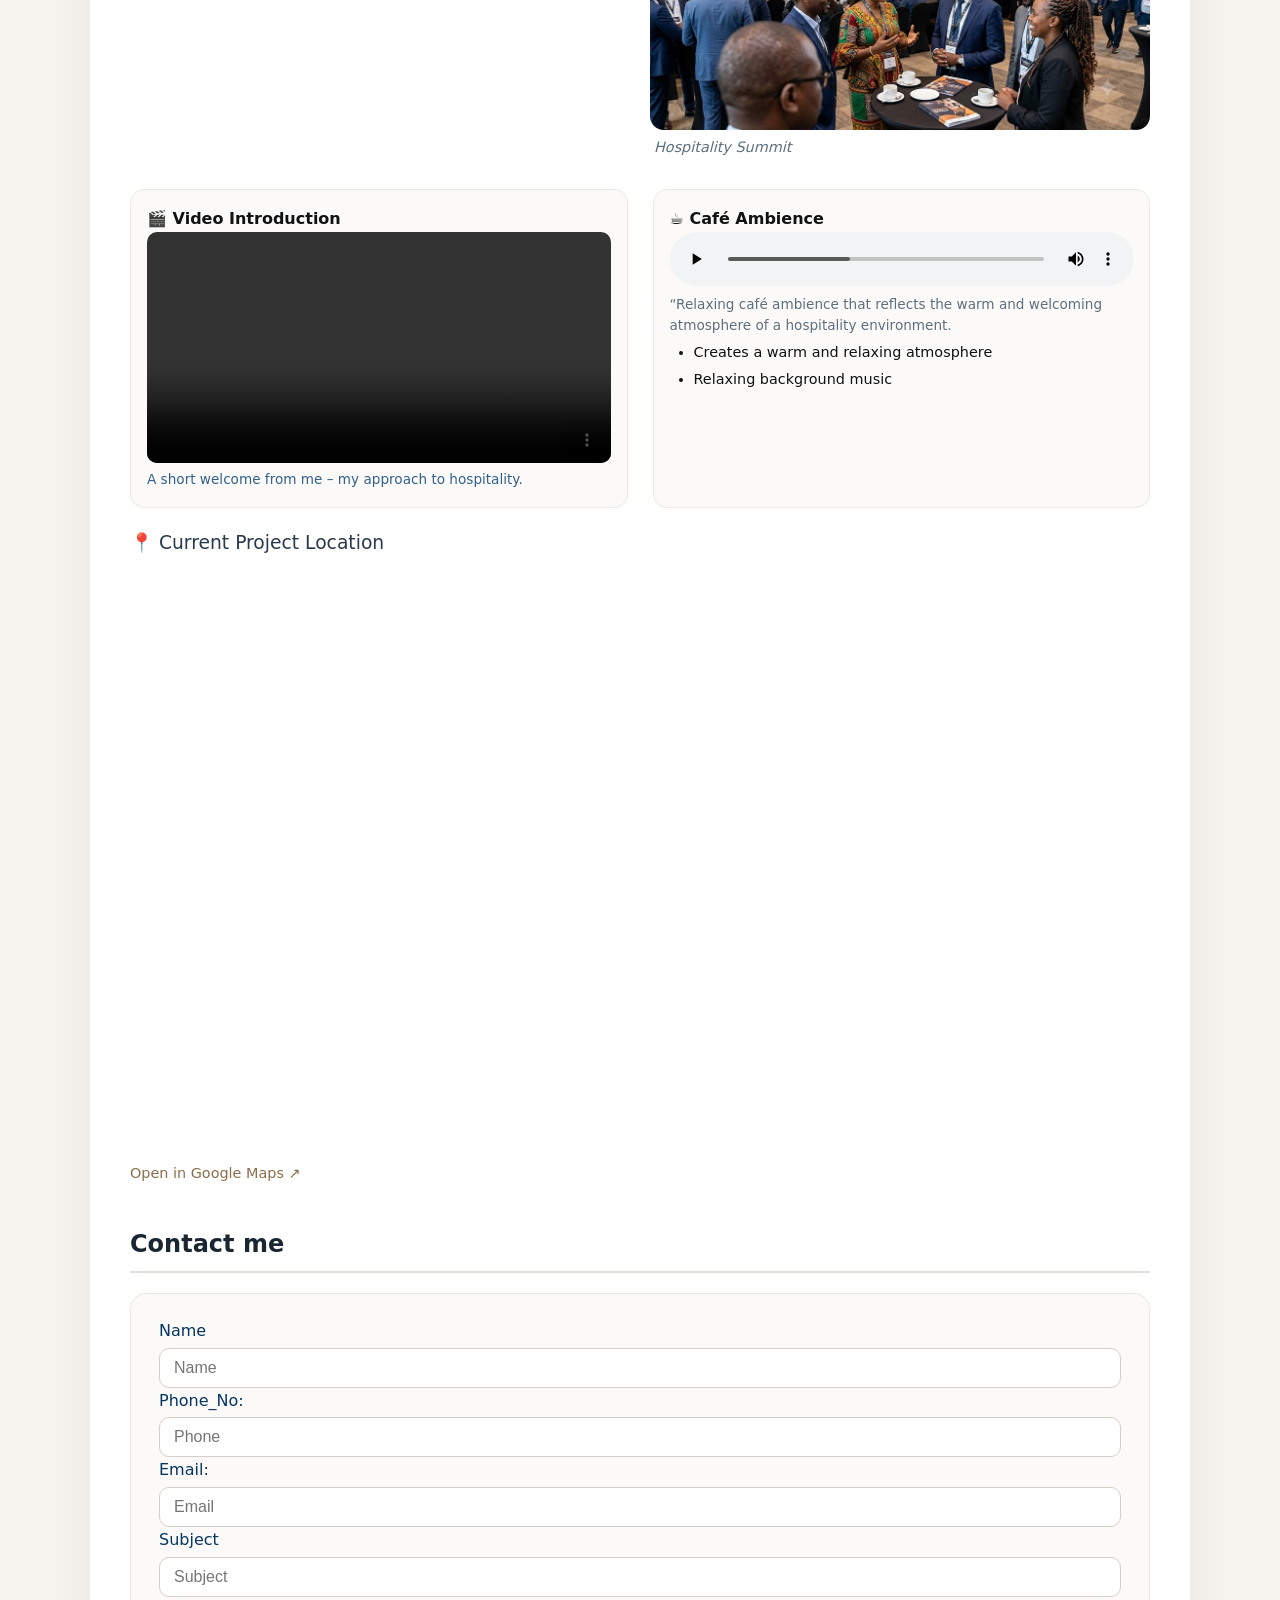
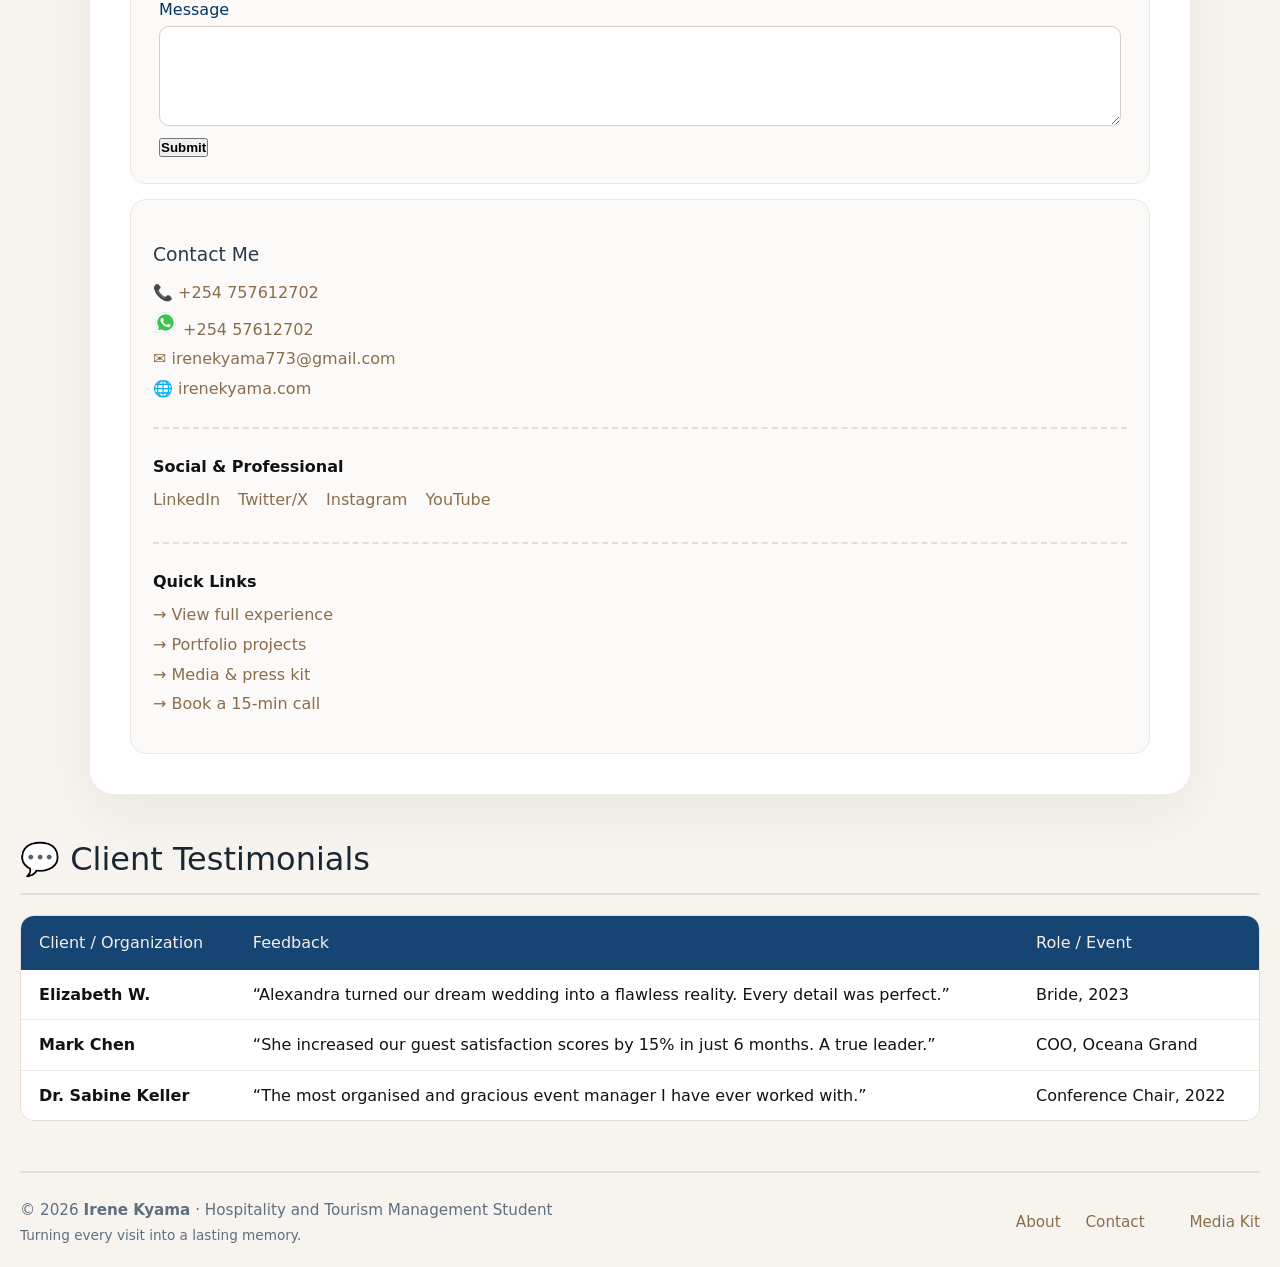
==== commit efab07da: "Refactor contact form structure and labels" ====
--- a/index.html
+++ b/index.html
@@ -599,17 +599,21 @@
   <section id="contact">
      <div id="Contact" class="tab-panel">
         <h2 style="font-weight: 600; font-size: 1.5rem;">Contact me</h2>
-        <form id="Contact-form" class="contact">
-            <label for="User_Name"><Your_Name>Name</Your_Name></label>
-            <input type="text" id="User_name" placeholder="name" required>
+        <form id="contactform" class="contact">
+            <label for="user_name">Name</label>
+            <input type="text" id="user_name" name="user_name" placeholder="Name" required>
             <label for="phone">Phone_No:</label>
             <input type="tel" id="tel" name="tel" placeholder="Phone" required>
-            <label for="User_email">User_Email:</label>
-            <input type="email" id="email" name="email" placeholder="email" required>
-            <label for="ContactMessage">Message</label>
+            <label for="user_email">Email:</label>
+            <input type="email" id="user_email" name="user_email" placeholder="Email" required>
+            <label for="subject">Subject</label>
+            <input type="text" id="subject" name="subject" placeholder="Subject">
+            <label for="message">Message</label>
             <textarea id="message" name="message" required></textarea>
             <button type="submit" class="btn-submit"><i fas fa-paper-plane></i><b>Submit</b></button>
         </form>
+       </form>
+      <div id="statusMessage" class="status" style="display:none;"></div>
     </div>
     
       <div>
@@ -700,5 +704,6 @@
 <!-- end container -->
   <!-- EmailJS SDK -->
     <script src="https://cdn.jsdelivr.net/npm/@emailjs/browser@4/dist/email.min.js"></script>
+  <script src="Portfolio.js"></script>
 </body>
 </html>
